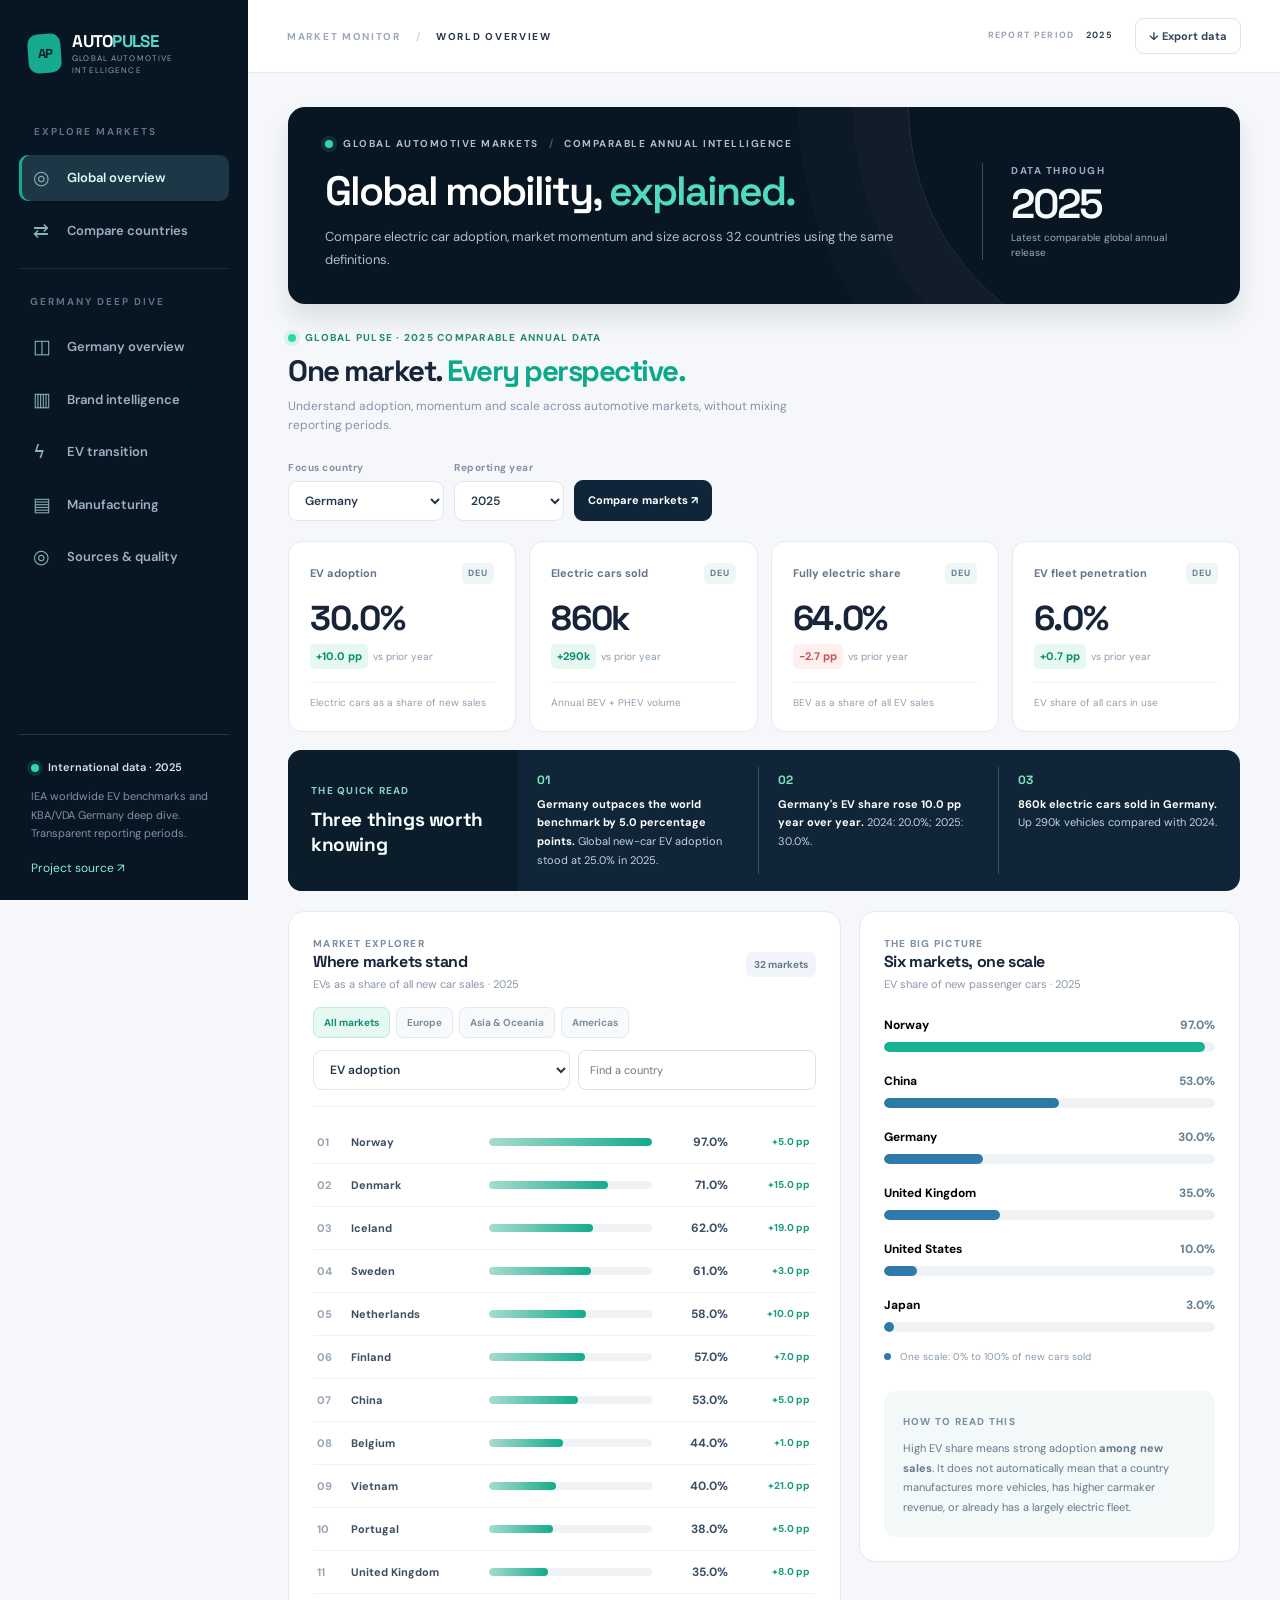
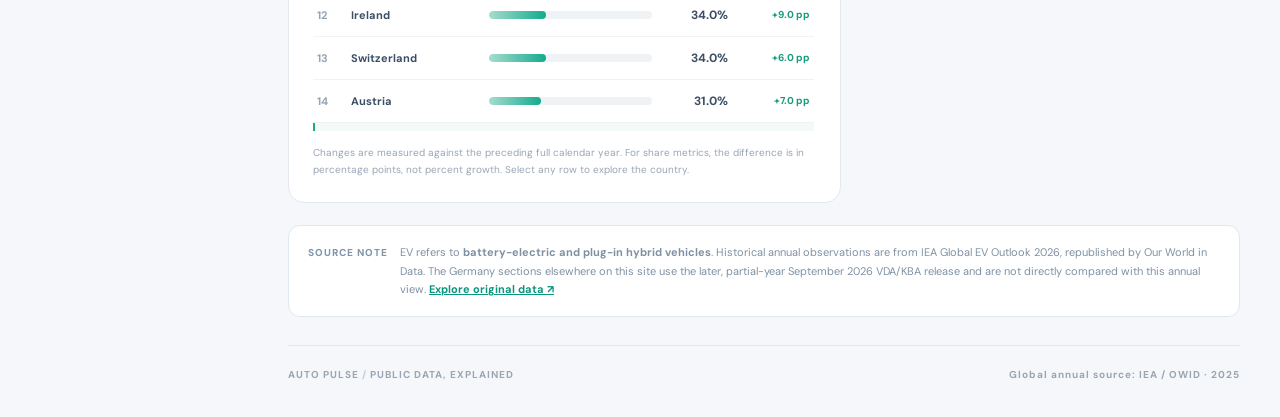
==== german-auto-pulse/deploy-index.html @ 3718dae9 "feat: expand Auto Pulse to global EV market intelligence" ====
<!doctype html>
<html lang="en">
<head>
  <meta charset="utf-8" />
  <meta name="viewport" content="width=device-width,initial-scale=1" />
  <meta name="theme-color" content="#081523" />
  <meta name="description" content="Auto Pulse: compare global electric vehicle adoption, market growth and manufacturing. Independent IEA and KBA/VDA data analysis." />
  <title>Auto Pulse | Global Automotive Intelligence</title>
  <link rel="preconnect" href="https://fonts.googleapis.com" />
  <link rel="preconnect" href="https://fonts.gstatic.com" crossorigin />
  <link href="https://fonts.googleapis.com/css2?family=DM+Sans:wght@400;500;600;700&family=Space+Grotesk:wght@400;500;600;700&display=swap" rel="stylesheet" />
  <style>
:root{--navy:#081523;--ink:#17243a;--muted:#798399;--line:#e4e9f0;--canvas:#f5f7fa;--teal:#18a991;--mint:#e7faf4;--sky:#386bff;--cream:#f3eee5;--gold:#f3be68;--radius:16px}*{box-sizing:border-box}html{scroll-behavior:smooth}body{margin:0;background:var(--canvas);color:var(--ink);font:14px/1.5 'DM Sans',sans-serif}button,input,select{font:inherit}button{cursor:pointer}a{color:inherit} .app-shell{display:flex;min-height:100vh}.sidebar{width:248px;position:sticky;top:0;height:100vh;display:flex;flex-direction:column;background:var(--navy);color:#b0bbca;padding:30px 19px 22px;flex-shrink:0}.identity{display:flex;gap:11px;align-items:center;color:white;padding:0 9px 48px}.brand-mark{height:39px;width:39px;background:var(--teal);border-radius:10px;display:grid;place-items:center;color:#072329;font:700 13px 'Space Grotesk',sans-serif;letter-spacing:-1px;transform:rotate(-4deg)}.brand-mark span{transform:rotate(4deg)}.identity strong{display:block;font:700 17px 'Space Grotesk',sans-serif;letter-spacing:-.7px}.identity strong span{color:#58d7c4}.identity small{display:block;font-size:8px;letter-spacing:2px;color:#91a1b2}.sidebar-group-label{font-size:10px;font-weight:700;letter-spacing:2px;color:#607186;padding:0 15px 16px}.nav{display:flex;flex-direction:column;gap:7px}.nav-button{border:0;background:transparent;color:#9eafc0;text-align:left;border-radius:9px;padding:13px 14px;display:flex;gap:14px;align-items:center;font-weight:600;font-size:13px}.nav-button:hover{background:#14273b;color:#fff}.nav-button.active{background:#1d3746;color:#dffcf5;box-shadow:inset 3px 0 var(--teal)}.nav-ico{font-size:19px;font-weight:400;color:#8ab4b9;width:20px;line-height:1}.sidebar-bottom{margin-top:auto;border-top:1px solid #233449;padding:24px 12px 0}.sidebar-bottom p{font-size:11px;line-height:1.7;color:#8194aa}.sidebar-bottom a{display:inline-block;color:#89edd9;text-decoration:none;font-size:12px;margin-top:5px}.data-indicator{font-size:11px;color:#d2e6e3;display:flex;align-items:center;gap:9px;font-weight:600}.status-pulse,.live-dot{width:8px;height:8px;display:inline-block;border-radius:50%;background:#32d6ac;box-shadow:0 0 0 4px #32d6ac24}.main{min-width:0;flex:1}.topbar{height:73px;background:#fff;border-bottom:1px solid var(--line);display:flex;align-items:center;justify-content:space-between;padding:0 39px;gap:20px}.breadcrumb{font-size:10px;font-weight:700;letter-spacing:1.7px;color:#9ca7b8}.breadcrumb b{color:#28354b}.breadcrumb span{padding:0 11px;color:#ccd1da}.top-actions{display:flex;align-items:center;gap:22px}.report-date{font-size:9px;letter-spacing:1.3px;color:#99a4b3;font-weight:700}.report-date b{margin-left:8px;color:#2f3e54}.header-button,.button{border:1px solid #dae3ec;border-radius:9px;background:#fff;padding:9px 13px;font-weight:700;font-size:11px;color:#34465d}.header-button:hover,.button:hover{border-color:#8bbdae;background:#f0faf6}.content{max-width:1370px;margin:auto;padding:34px 40px 0}.hero{background:var(--navy);border-radius:17px;padding:29px 37px 33px;color:white;position:relative;overflow:hidden;margin-bottom:26px;box-shadow:0 15px 24px #0b20301c}.hero:after{content:'';position:absolute;width:500px;height:500px;border:1px solid #ffffff1c;border-radius:50%;right:-170px;top:-250px;box-shadow:0 0 0 55px #ffffff05,0 0 0 110px #ffffff04}.eyebrow{font-size:10px;letter-spacing:1.5px;color:#a9c1c6;font-weight:700;display:flex;align-items:center;gap:10px}.tiny-separator{opacity:.4}.hero-grid{display:flex;justify-content:space-between;gap:35px;align-items:center;position:relative;z-index:1}.hero h1{font:600 clamp(28px,3.2vw,48px)/1.17 'Space Grotesk',sans-serif;letter-spacing:-2px;margin:17px 0 10px}.hero h1 em{font-style:normal;color:#51dbbd}.hero p{max-width:630px;line-height:1.75;font-size:13px;color:#b1bfce;margin:0}.hero-date{display:flex;flex-direction:column;border-left:1px solid #3b4a59;padding-left:28px;min-width:190px}.hero-date span{font-size:10px;color:#98afc1;letter-spacing:1.5px;font-weight:700}.hero-date strong{font:600 41px 'Space Grotesk',sans-serif;letter-spacing:-2px;color:#f3faf9}.hero-date small{font-size:10px;color:#9cb0ba}.view{display:none}.view.active{display:block}.section-header{display:flex;justify-content:space-between;align-items:end;gap:12px;margin:0 0 15px}.section-title{font:700 18px 'Space Grotesk',sans-serif;letter-spacing:-.5px;margin:0}.section-subtitle{font-size:11px;color:var(--muted);margin:5px 0 0}.section-label{font-size:10px;text-transform:uppercase;letter-spacing:1.5px;font-weight:700;color:#8f99aa}.kpi-grid{display:grid;grid-template-columns:repeat(4,minmax(0,1fr));gap:14px;margin:0 0 24px}.kpi{background:#fff;border:1px solid var(--line);border-radius:var(--radius);padding:19px 20px;min-width:0;transition:transform .15s}.kpi:hover{transform:translateY(-2px)}.kpi .label{display:flex;justify-content:space-between;gap:10px;color:#6f7d8f;font-size:11px;font-weight:600}.kpi .symbol{font-size:17px;color:#91adbf}.kpi .value{margin:12px 0 8px;font:700 clamp(20px,2.3vw,30px) 'Space Grotesk',sans-serif;letter-spacing:-1.3px;white-space:nowrap}.kpi .foot{display:flex;align-items:center;gap:7px;font-size:10px;color:#8894a3}.kpi .delta{background:#e3f7ee;color:#0a9268;padding:3px 6px;border-radius:6px;font-weight:700;white-space:nowrap}.kpi .delta.neutral{background:#f1f3f7;color:#68758a}.kpi .delta.negative{background:#fff1ef;color:#c85c53}.two-column{display:grid;grid-template-columns:minmax(0,1.64fr) minmax(290px,1fr);gap:17px;margin-bottom:24px}.two-column.equal{grid-template-columns:repeat(2,minmax(0,1fr))}.panel{background:#fff;border:1px solid var(--line);border-radius:var(--radius);padding:21px 24px;min-width:0}.panel h3{font:700 16px 'Space Grotesk',sans-serif;letter-spacing:-.4px;margin:0}.panel .panel-sub{font-size:11px;color:#8b96a7;margin:4px 0 0}.panel-head{display:flex;gap:12px;align-items:center;justify-content:space-between;margin-bottom:14px}.tag{background:#f1f5f9;color:#66778b;font-size:10px;font-weight:700;padding:5px 8px;border-radius:6px;white-space:nowrap}.chart-frame{height:254px;position:relative}.chart-frame svg{display:block;width:100%;height:100%;overflow:visible}.axis-label{font:10px 'DM Sans',sans-serif;fill:#94a0ad}.gridline{stroke:#edf0f4;stroke-width:1}.plot-line{fill:none;stroke:var(--teal);stroke-width:3;stroke-linecap:round;stroke-linejoin:round}.plot-area{fill:url(#areaFade)}.point{fill:var(--teal);stroke:white;stroke-width:2}.bar-bg{fill:#f0f3f7}.bar-filled{fill:#18a991}.bar-highlight{fill:#1f4371}.caption{font-size:10px;color:#8793a2;line-height:1.7;margin-top:10px}.donut-section{display:flex;align-items:center;gap:26px;padding:19px 0}.donut{height:155px;width:155px;flex-shrink:0;border-radius:100%;position:relative;display:grid;place-items:center}.donut:after{content:'';background:#fff;position:absolute;inset:28px;border-radius:100%}.donut-center{z-index:1;text-align:center}.donut-center b{font:700 25px 'Space Grotesk',sans-serif;letter-spacing:-1px}.donut-center small{display:block;color:#81909c;font-size:9px}.legend{display:flex;flex-direction:column;gap:13px;flex:1}.legend-row{display:grid;grid-template-columns:9px 1fr auto;gap:9px;align-items:center;font-size:11px;color:#647387}.legend-row b{color:#263b50;font-size:12px}.legend-dot{height:9px;width:9px;border-radius:3px}.insight-grid{display:grid;grid-template-columns:repeat(3,minmax(0,1fr));gap:15px;margin-bottom:25px}.insight{border:1px solid var(--line);background:white;border-radius:13px;padding:18px 19px;border-top:3px solid #4ebfae}.insight:nth-child(2){border-top-color:#e6b461}.insight:nth-child(3){border-top-color:#9ab6d5}.insight .insight-num{font:700 11px 'Space Grotesk',sans-serif;color:#8e9bb0;letter-spacing:1px}.insight strong{font:700 14px 'Space Grotesk',sans-serif;display:block;margin:8px 0 7px}.insight p{font-size:11px;line-height:1.75;color:#77849a;margin:0}.table-wrapper{overflow-x:auto}.data-table{width:100%;border-collapse:collapse;text-align:left;white-space:nowrap}.data-table th{font-size:10px;text-transform:uppercase;letter-spacing:1px;color:#8b97a8;font-weight:700;padding:12px;border-bottom:1px solid var(--line)}.data-table td{padding:12px;border-bottom:1px solid #edf1f5;font-size:12px}.data-table tr:last-child td{border-bottom:0}.data-table tbody tr:hover{background:#f7fafb}.rank{color:#9aa7b7;font-weight:700;font-size:11px}.brand-name{font-weight:700;color:#283c52}.share-track{width:100%;height:7px;border-radius:9px;background:#edf1f5;overflow:hidden;min-width:70px}.share-fill{height:100%;background:var(--teal);border-radius:9px}.filters{display:flex;flex-wrap:wrap;align-items:center;gap:9px}.filter-button{border:1px solid #dae3eb;color:#596c81;background:white;border-radius:8px;padding:7px 11px;font-size:11px;font-weight:700}.filter-button.active{border-color:#b0e4d3;color:#0b8f75;background:#e9faf5}.search{border:1px solid #d9e2ec;border-radius:8px;padding:9px 13px;min-width:210px;outline-color:var(--teal);background:#fff}.subtle-banner{background:#e8f4ef;border:1px solid #cfebdf;color:#426b5b;border-radius:11px;padding:13px 16px;font-size:11px;line-height:1.6;margin-bottom:18px}.notice{background:#fff9ec;border:1px solid #f5e3b9;border-radius:11px;padding:13px 16px;color:#7c6536;font-size:11px;line-height:1.7}.simple-metrics{display:grid;grid-template-columns:repeat(3,1fr);gap:12px;margin:15px 0}.simple-metrics div{padding:15px;border-radius:10px;background:#f7fafc}.simple-metrics span{display:block;font-size:10px;color:#8995a6}.simple-metrics strong{display:block;font:700 24px 'Space Grotesk',sans-serif;margin-top:6px}.bar-list{display:flex;flex-direction:column;gap:16px;padding:10px 0}.bar-list-row{display:grid;grid-template-columns:115px minmax(0,1fr) 65px;align-items:center;gap:12px;font-size:12px}.bar-list-row b{text-align:right}.bar-bg-track{height:11px;background:#eef2f5;border-radius:5px;overflow:hidden}.bar-bg-track span{display:block;height:100%;background:var(--teal);border-radius:5px}.source-list{display:flex;flex-direction:column;gap:12px}.source-item{padding:15px 0;border-bottom:1px solid var(--line)}.source-item:last-child{border-bottom:0}.source-item a{color:#167c77;font-weight:700;font-size:12px;text-decoration:none}.source-item p{color:#8b95a6;font-size:11px;margin:6px 0 0}.status-list{display:flex;flex-direction:column;gap:12px}.status-row{display:flex;align-items:center;justify-content:space-between;border-bottom:1px solid #eef2f6;padding:12px 0;gap:12px;font-size:12px}.status-row:last-child{border:0}.status-good{color:#078f70;font-weight:700}.status-pending{color:#9b6b21;font-weight:700}footer{border-top:1px solid #e1e7ed;margin-top:28px;padding:21px 0 35px;display:flex;justify-content:space-between;gap:15px;color:#9aa5b4;font-size:10px;letter-spacing:1px;font-weight:700}.sep{color:#c2ccd7}.sr-only{position:absolute;width:1px;height:1px;overflow:hidden;clip:rect(0,0,0,0)}@media(max-width:1160px){.sidebar{width:215px}.content{padding:24px 23px 0}.topbar{padding:0 23px}.kpi-grid{grid-template-columns:repeat(2,minmax(0,1fr))}.two-column{grid-template-columns:1fr}.donut-section{justify-content:center}}@media(max-width:760px){.app-shell{display:block}.sidebar{width:100%;height:auto;position:relative;padding:15px 17px}.identity{padding:0 0 16px}.sidebar-group-label,.sidebar-bottom{display:none}.nav{flex-direction:row;overflow:auto;padding:0 0 4px;gap:4px}.nav-button{white-space:nowrap;padding:10px;font-size:11px}.nav-ico{display:none}.topbar{height:56px;padding:0 16px}.report-date{display:none}.content{padding:16px 12px 0}.hero{padding:22px}.hero-grid{flex-direction:column;align-items:flex-start;gap:19px}.hero-date{border-left:0;border-top:1px solid #3b4a59;padding:13px 0 0;width:100%}.hero-date strong{font-size:30px}.hero h1{letter-spacing:-1px}.kpi-grid{gap:9px}.kpi{padding:15px 12px}.kpi .value{font-size:23px}.kpi .label{font-size:10px}.insight-grid{grid-template-columns:1fr;gap:10px}.panel{padding:17px 14px}.two-column.equal{grid-template-columns:1fr}.donut-section{flex-wrap:wrap}.simple-metrics{grid-template-columns:1fr}.section-header{align-items:start;flex-direction:column}footer{flex-direction:column}}
/* Global automotive intelligence workspace */
.identity small {letter-spacing:1.12px}
.sidebar-group-label.section-divider{padding:25px 11px 8px;margin-top:8px;border-top:1px solid #ffffff18}
.global-top{display:flex;justify-content:space-between;gap:24px;align-items:end;margin:4px 0 20px;flex-wrap:wrap}
.global-intro{max-width:540px}.global-overline,.global-section-index{font-size:10px;letter-spacing:1.25px;font-weight:800;color:#7b90a5}
.global-overline{display:flex;gap:9px;align-items:center;color:#278d76}.global-intro h2{font:700 clamp(23px,2.3vw,32px)/1.15 'Space Grotesk',sans-serif;letter-spacing:-1.5px;margin:10px 0 8px}.global-intro h2 em{font-style:normal;color:#0ba98c}.global-intro p{font-size:12px;color:#8494a8;line-height:1.6;margin:0}
.global-toolbar,.compare-controls{display:flex;gap:10px;align-items:end;flex-wrap:wrap}.global-field{display:flex;flex-direction:column;gap:6px;min-width:110px}.global-field>span{font-size:10px;letter-spacing:.5px;font-weight:700;color:#8491a2}.global-field select,.rank-fields select,.compare-chart-panel select{font:600 12px 'DM Sans',sans-serif;max-width:100%;border:1px solid #dfe7ef;background:white;color:#26394c;padding:10px 30px 10px 12px;border-radius:9px;min-height:39px}.global-field select{min-width:155px}.global-toolbar .global-field:nth-child(2) select{min-width:94px}.compare-cta{background:#0e253a;border:1px solid #0e253a;color:#fff;padding:11px 13px;border-radius:9px;font-weight:700;font-size:11px;min-height:40px}.compare-cta:hover{background:#164160}
.global-metrics{display:grid;grid-template-columns:repeat(4,minmax(0,1fr));gap:13px;margin-bottom:18px}.global-kpi{padding:21px;background:white;border:1px solid #e4ebf2;border-radius:14px;min-width:0}.g-kpi-top{display:flex;justify-content:space-between;gap:8px;align-items:center;font-size:11px;font-weight:700;color:#62758b}.country-code{background:#f0f5f7;color:#648294;padding:4px 6px;border-radius:5px;font-size:9px;letter-spacing:1px;font-weight:800}.g-big{font:700 clamp(25px,2.7vw,35px) 'Space Grotesk',sans-serif;letter-spacing:-1.3px;margin:12px 0 4px}.g-small{display:flex;align-items:center;flex-wrap:wrap;gap:5px;min-height:24px}.motion{border-radius:5px;font-size:11px;font-weight:700;padding:4px 6px}.motion.up{color:#098e74;background:#e6f8f0}.motion.down{color:#c65252;background:#fff0ef}.motion.flat{color:#64798a;background:#ecf1f5}.small-muted,.soft-neutral{color:#8d9cac;font-size:10px}.g-caption{border-top:1px solid #edf1f5;padding-top:13px;margin-top:13px;font-size:10px;color:#90a0ae;line-height:1.4}
.global-story{display:grid;grid-template-columns:230px 1fr;border-radius:14px;background:#102537;color:#f7ffff;margin-bottom:20px;overflow:hidden}.story-header{padding:23px 23px;background:#0b1c2b;display:flex;flex-direction:column;justify-content:center;gap:10px}.story-header span{color:#86cfc3}.story-header strong{font:700 19px 'Space Grotesk',sans-serif;letter-spacing:-.4px;line-height:1.3}.global-story-items{display:grid;grid-template-columns:repeat(3,minmax(0,1fr));gap:0;padding:17px 0}.global-story-items p{margin:0;padding:5px 19px;border-right:1px solid #385064;color:#c2d2df;font-size:11px;line-height:1.7}.global-story-items p:last-child{border-right:0}.global-story-items p span{display:block;color:#7ce6c4;font:700 12px 'Space Grotesk',sans-serif;margin-bottom:7px}.global-story-items strong{color:white;font-weight:700}
.global-panels{display:grid;grid-template-columns:minmax(0,1.45fr) minmax(300px,1fr);gap:18px;align-items:start}.global-leaderboard{padding:24px}.global-benchmarks{padding:24px}.rank-filters{margin-bottom:14px;border-bottom:1px solid #edf1f5;padding-bottom:16px;display:flex;flex-direction:column;gap:12px}.tabs-small{display:flex;flex-wrap:wrap;gap:6px}.region-pill{border:1px solid #e4eaf1;background:#f7f9fb;color:#7d8d9d;padding:7px 10px;border-radius:7px;font-size:10px;font-weight:700}.region-pill.active{background:#e6f8f2;color:#128d76;border-color:#c4ebda}.rank-fields{display:flex;gap:8px;flex-wrap:wrap}.rank-fields select{flex:1;min-width:140px}.rank-fields input{min-width:120px;flex:1;padding:10px 11px;font-size:11px}.global-rank-list{display:flex;flex-direction:column;max-height:610px;overflow:auto;padding-right:2px}.global-rank{cursor:pointer;border:0;border-bottom:1px solid #eff3f6;background:white;display:grid;grid-template-columns:24px minmax(90px,1.1fr) minmax(52px,1.4fr) 66px 72px;gap:10px;text-align:left;align-items:center;padding:12px 4px;font-size:11px;color:#3b4e64}.global-rank:hover,.global-rank.selected{background:#f3faf8}.global-rank.selected{box-shadow:inset 2px 0 #1baa8a}.global-rank b{text-align:right;font-size:12px;white-space:nowrap}.global-rank .rank-index{color:#96a4b3;font-weight:700}.global-rank .country-title{font-weight:700}.country-bar{height:8px;border-radius:5px;background:#eff3f6;overflow:hidden}.country-bar span{display:block;height:100%;background:linear-gradient(90deg,#a6dcce,#12ab8c);border-radius:6px}.rank-move{text-align:right;font-size:10px;font-weight:700;white-space:nowrap}.rank-move.up,.compare-momentum .up{color:#169b7e}.rank-move.down,.compare-momentum .down{color:#d06363}.rank-move.flat{color:#9cabbb}.ranking-caption{font-size:10px;color:#98a5b4;margin-top:13px;line-height:1.7}
.benchmark-list{padding-top:9px;display:flex;flex-direction:column;gap:20px}.benchmark-item{border:0;background:transparent;text-align:left;padding:0;cursor:pointer}.benchmark-name{display:flex;justify-content:space-between;align-items:baseline;margin-bottom:8px;font-size:12px}.benchmark-name strong{font-weight:700}.benchmark-name span{color:#678294;font-weight:800}.benchmark-track{display:block;border-radius:5px;background:#eff3f6;height:10px;overflow:hidden}.benchmark-track>span{display:block;height:100%;background:#2e7aab;border-radius:5px}.benchmark-item:nth-child(1) .benchmark-track>span{background:#15b393}.benchmark-item:nth-child(2) .benchmark-track>span{background:#2a7ba4}.benchmark-footer{display:flex;gap:9px;align-items:center;margin-top:17px;color:#8999a8;font-size:10px}.legend-spot{width:7px;height:7px;border-radius:100%;background:#2e7aab}.global-featured{border-radius:12px;background:#f3f8f8;padding:19px;margin-top:27px}.global-featured p{font-size:11px;color:#64798b;line-height:1.8;margin:8px 0 0}.global-footnote{margin-top:22px;padding:17px 19px;border:1px solid #dfe8ef;background:#fff;border-radius:12px;display:flex;align-items:baseline;gap:12px}.global-footnote .source-mark{white-space:nowrap;font-size:10px;color:#8195a7;font-weight:800;letter-spacing:1px}.global-footnote p{font-size:11px;line-height:1.7;color:#7e91a3;margin:0}.global-footnote a{color:#0b957c;font-weight:700}
.compare-controls .global-field select{min-width:136px}.versus-tag{font:700 12px 'Space Grotesk',sans-serif;color:#6c8599;align-self:end;margin-bottom:12px}.compare-stats{display:grid;grid-template-columns:minmax(0,1fr) minmax(125px,.5fr) minmax(0,1fr);gap:14px;margin-bottom:20px}.compare-card,.compare-mid{border:1px solid #e4eaf1;border-radius:14px;padding:21px 24px;background:#fff}.compare-card.primary{border-top:3px solid #0ba98c}.compare-card.secondary{border-top:3px solid #386bff}.compare-card>span,.compare-mid>span{font-size:10px;color:#8799ab;font-weight:800;letter-spacing:.7px}.compare-card>strong,.compare-mid>strong{display:block;font:700 clamp(25px,3vw,35px) 'Space Grotesk',sans-serif;letter-spacing:-1.5px;margin:11px 0}.compare-card>div{display:flex;align-items:center;gap:8px}.compare-mid{text-align:center;background:#f0f5f7;border-color:#e1e9ef;display:flex;flex-direction:column;justify-content:center}.compare-mid>strong{font-size:23px}.compare-mid>small{color:#758b9d;font-size:10px}.compare-chart-panel{margin-bottom:18px}.compare-legend{display:flex;gap:25px;font-size:11px;font-weight:700;color:#6f8292}.compare-legend span{display:flex;align-items:center;gap:8px}.compare-legend i{width:10px;height:10px;border-radius:50%}.global-trend{width:100%;height:auto}.global-trend svg{width:100%;height:auto;display:block;overflow:visible}.compare-lower{display:grid;grid-template-columns:1fr 1fr;gap:18px}.compare-lower .panel h3{margin-top:9px}.compare-momentum{display:grid;gap:15px;margin-top:20px}.compare-momentum>div{display:flex;justify-content:space-between;align-items:center;border-bottom:1px solid #f0f3f5;padding-bottom:11px;font-size:12px}.compare-momentum strong{font-size:17px}.compare-note{font-size:12px;color:#778a9b;line-height:1.8;margin-top:14px}
@media(max-width:1250px){.global-panels{grid-template-columns:1fr}.global-story{grid-template-columns:1fr}.global-story-items{padding:18px 4px}.story-header{padding:17px 21px}.global-metrics{grid-template-columns:repeat(2,minmax(0,1fr))}}
@media(max-width:760px){.sidebar-group-label.section-divider{display:none}.global-top,.compare-header{align-items:stretch}.global-toolbar,.compare-controls{width:100%;gap:9px}.global-toolbar .global-field,.compare-controls .global-field{min-width:0;flex:1}.global-field select{width:100%;min-width:0!important}.compare-cta{width:100%}.global-metrics{gap:9px}.global-kpi{padding:15px 13px}.g-big{font-size:26px}.g-caption{margin-top:10px;padding-top:10px}.global-story-items{grid-template-columns:1fr;padding:9px 0}.global-story-items p{padding:10px 20px;border-right:0;border-bottom:1px solid #385064}.global-story-items p:last-child{border:0}.global-rank{grid-template-columns:18px minmax(78px,1fr) minmax(30px,.7fr) 56px 63px;gap:7px}.global-rank b{font-size:10px}.global-rank .country-title{font-size:10px}.global-rank .rank-move{font-size:9px}.global-leaderboard,.global-benchmarks{padding:18px 14px}.compare-stats{grid-template-columns:1fr 1fr}.compare-mid{grid-column:1 / -1;grid-row:2}.compare-card{padding:17px 13px}.compare-mid{padding:12px}.compare-lower{grid-template-columns:1fr}.global-footnote{display:block}.global-footnote p{margin-top:6px}.rank-fields{flex-direction:column}.global-story-items p{line-height:1.6}}

</style>
  
  
</head>
<body>
  <div class="app-shell">
    <aside class="sidebar" aria-label="Main navigation">
      <div class="identity"><div class="brand-mark"><span>AP</span></div><div><strong>AUTO<span>PULSE</span></strong><small>GLOBAL AUTOMOTIVE INTELLIGENCE</small></div></div>
      <div class="sidebar-group-label">EXPLORE MARKETS</div>
      <nav id="nav" class="nav">
        <button class="nav-button active" data-view="global"><span class="nav-ico">◎</span> Global overview</button>
        <button class="nav-button" data-view="compare"><span class="nav-ico">⇄</span> Compare countries</button>
        <div class="sidebar-group-label section-divider">GERMANY DEEP DIVE</div>
        <button class="nav-button" data-view="overview"><span class="nav-ico">◫</span> Germany overview</button>
        <button class="nav-button" data-view="brands"><span class="nav-ico">▥</span> Brand intelligence</button>
        <button class="nav-button" data-view="electric"><span class="nav-ico">ϟ</span> EV transition</button>
        <button class="nav-button" data-view="production"><span class="nav-ico">▤</span> Manufacturing</button>
        <button class="nav-button" data-view="sources"><span class="nav-ico">◎</span> Sources & quality</button>
      </nav>
      <div class="sidebar-bottom"><div class="data-indicator"><span class="status-pulse"></span> International data · 2025</div><p>IEA worldwide EV benchmarks and KBA/VDA Germany deep dive. Transparent reporting periods.</p><a href="https://github.com/hjsarker/collective-ai-tools/tree/main/german-auto-pulse" target="_blank" rel="noopener">Project source ↗</a></div>
    </aside>
    <main class="main">
      <header class="topbar"><div class="breadcrumb">MARKET MONITOR <span>/</span> <b id="crumb">OVERVIEW</b></div><div class="top-actions"><span class="report-date">REPORT PERIOD <b id="report-date">2025</b></span><button id="download" class="header-button">↓ Export data</button></div></header>
      <div class="content">
        <section class="hero"><div class="eyebrow"><span class="live-dot"></span> GLOBAL AUTOMOTIVE MARKETS <span class="tiny-separator">/</span> COMPARABLE ANNUAL INTELLIGENCE</div><div class="hero-grid"><div><h1 id="page-title">Global mobility, <em>explained.</em></h1><p id="page-description">One dashboard to understand electric car adoption, market momentum and the differences between countries.</p></div><div class="hero-date"><span>DATA THROUGH</span><strong id="report-period">2025</strong><small>Latest comparable global annual release</small></div></div></section>
        <section id="view-global" class="view active" aria-label="Global overview"></section>
        <section id="view-compare" class="view" aria-label="Country comparison"></section>
        <section id="view-overview" class="view active" aria-label="Overview"></section>
        <section id="view-brands" class="view" aria-label="Brand intelligence"></section>
        <section id="view-electric" class="view" aria-label="EV transition"></section>
        <section id="view-production" class="view" aria-label="Manufacturing"></section>
        <section id="view-sources" class="view" aria-label="Sources and data quality"></section>
        <footer><span>AUTO PULSE <span class="sep">/</span> PUBLIC DATA, EXPLAINED</span><span id="footer-update">International annual data through 2025</span></footer>
      </div>
    </main>
  </div>
<script>
'use strict';
// Global EV indicators: [EV share of new cars %, EV sales units, BEV as % of EV sales, EV stock share %].
// All rows in this view are comparable annual IEA data, redistributed by Our World in Data.
const REGION = {AUS:'Asia & Oceania',CHN:'Asia & Oceania',IND:'Asia & Oceania',JPN:'Asia & Oceania',KOR:'Asia & Oceania',VNM:'Asia & Oceania',BRA:'Americas',CAN:'Americas',MEX:'Americas',USA:'Americas',TUR:'Europe',DEU:'Europe',FRA:'Europe',GBR:'Europe',ITA:'Europe',ESP:'Europe',NOR:'Europe',SWE:'Europe',NLD:'Europe',DNK:'Europe',BEL:'Europe',AUT:'Europe',POL:'Europe',CHE:'Europe',CZE:'Europe',FIN:'Europe',PRT:'Europe',IRL:'Europe',HUN:'Europe',SVK:'Europe',ROU:'Europe',ISL:'Europe'};
const METRICS=[{label:'EV adoption',detail:'EVs as a share of all new car sales',unit:'%',ix:0},{label:'EV sales volume',detail:'New BEV + PHEV cars sold',unit:'cars',ix:1},{label:'BEV mix',detail:'Fully electric as a share of EV sales',unit:'%',ix:2},{label:'EVs on the road',detail:'EVs as a share of the car fleet',unit:'%',ix:3}];
const gCountry=(code)=>state.global?.countries?.[code];
const gRow=(code,year=state.year)=>gCountry(code)?.series?.[String(year)]||null;
const gv=(code,ix=0,year=state.year)=>gRow(code,year)?.[ix]??null;
const gName=code=>gCountry(code)?.name||code;
const gfmt=(v,ix=0)=>v===null||!Number.isFinite(v)?'No data':ix===1?(v>=1e6?(v/1e6).toFixed(v>=10e6?1:2)+'m':v>=1000?(v/1e3).toFixed(v>=1e5?0:1)+'k':fmt(v)):Number(v).toFixed(1)+'%';
const gDelta=(code,ix=0,year=state.year)=>{const a=gv(code,ix,year),b=gv(code,ix,year-1);return a!==null&&b!==null?a-b:null};
const gDeltaHTML=(d,ix=0)=>d===null?'<span class="soft-neutral">No prior-year data</span>':`<span class="motion ${d<-.0001?'down':d>.0001?'up':'flat'}">${d>0?'+':''}${ix===1?gfmt(d,1):d.toFixed(1)+(ix===0||ix===2||ix===3?' pp':'')}</span><span class="small-muted">vs prior year</span>`;
const gCodes=()=>Object.keys(state.global.countries).filter(c=>REGION[c]);
const gChoices=(value)=>gCodes().sort((a,b)=>gName(a).localeCompare(gName(b))).map(c=>`<option value="${c}" ${c===value?'selected':''}>${esc(gName(c))}</option>`).join('');
const gYears=()=>Array.from({length:state.global.last_report_year-2019},(_,i)=>state.global.last_report_year-i).map(y=>`<option value="${y}" ${y===state.year?'selected':''}>${y}</option>`).join('');
const gSelect=(label,id,value)=>`<label class="global-field"><span>${label}</span><select id="${id}" aria-label="${label}">${gChoices(value)}</select></label>`;
const gBadge=(code)=>`<span class="country-code">${esc(code)}</span>`;
function globalTop(){const year=state.year, s=state.selected, compare=state.versus, v=gv(s,0),prior=gDelta(s);return `<div class="global-top"><div class="global-intro"><span class="global-overline"><i class="status-pulse"></i> GLOBAL PULSE · ${year} COMPARABLE ANNUAL DATA</span><h2>One market. <em>Every perspective.</em></h2><p>Understand adoption, momentum and scale across automotive markets, without mixing reporting periods.</p></div><div class="global-toolbar">${gSelect('Focus country','focus-country',s)}<label class="global-field"><span>Reporting year</span><select id="global-year">${gYears()}</select></label><button type="button" class="compare-cta" id="compare-cta">Compare markets ↗</button></div></div><div class="global-metrics">${gMini('EV adoption',gfmt(v),gDeltaHTML(prior),s,'Electric cars as a share of new sales')}${gMini('Electric cars sold',gfmt(gv(s,1),1),gDeltaHTML(gDelta(s,1),1),s,'Annual BEV + PHEV volume')}${gMini('Fully electric share',gfmt(gv(s,2)),gDeltaHTML(gDelta(s,2)),s,'BEV as a share of all EV sales')}${gMini('EV fleet penetration',gfmt(gv(s,3)),gDeltaHTML(gDelta(s,3)),s,'EV share of all cars in use')}</div>`}
function gMini(label,value,foot,code,sub){return `<article class="global-kpi"><div class="g-kpi-top"><span>${esc(label)}</span>${gBadge(code)}</div><div class="g-big">${value}</div><div class="g-small">${foot}</div><div class="g-caption">${esc(sub)}</div></article>`}
function globalNarrative(){const s=state.selected,other=state.versus,year=state.year,a=gv(s),b=gv(other),w=gv('OWID_WRL'),old=gv(s,0,year-1),sales=gv(s,1), salesPrior=gv(s,1,year-1);const points=[];
 if(a!==null&&w!==null)points.push(`<strong>${esc(gName(s))} ${a>=w?'outpaces':'trails'} the world benchmark by ${Math.abs(a-w).toFixed(1)} percentage points.</strong> Global new-car EV adoption stood at ${w.toFixed(1)}% in ${year}.`);
 if(a!==null&&old!==null)points.push(`<strong>${esc(gName(s))}'s EV share ${a-old>=0?'rose':'fell'} ${Math.abs(a-old).toFixed(1)} pp year over year.</strong> ${year-1}: ${old.toFixed(1)}%; ${year}: ${a.toFixed(1)}%.`);
 if(sales!==null&&salesPrior!==null)points.push(`<strong>${gfmt(sales,1)} electric cars sold in ${esc(gName(s))}.</strong> ${sales>=salesPrior?'Up':'Down'} ${gfmt(Math.abs(sales-salesPrior),1)} vehicles compared with ${year-1}.`);
 return `<div class="global-story"><div class="story-header"><span class="global-section-index">THE QUICK READ</span><strong>Three things worth knowing</strong></div><div class="global-story-items">${points.length?points.slice(0,3).map((x,i)=>`<p><span>0${i+1}</span>${x}</p>`).join(''):'<p>Comparable information is not published for this selection.</p>'}</div></div>`}
function gRankRows(){const ix=state.metric, filt=state.region, q=state.query.trim().toLowerCase();return gCodes().filter(c=>(filt==='All markets'||REGION[c]===filt)&&gName(c).toLowerCase().includes(q)&&gv(c,ix)!==null).sort((a,b)=>(gv(b,ix)-gv(a,ix))||gName(a).localeCompare(gName(b)))}
function globalRanks(){const ix=state.metric, rows=gRankRows();const max=Math.max(1,...rows.map(c=>gv(c,ix)));return `<article class="panel global-leaderboard"><div class="panel-head"><div><div class="global-section-index">MARKET EXPLORER</div><h3>Where markets stand</h3><p class="panel-sub">${esc(METRICS[ix].detail)} · ${state.year}</p></div><span class="tag">${rows.length} markets</span></div><div class="rank-filters"><div class="tabs-small">${['All markets','Europe','Asia & Oceania','Americas'].map(x=>`<button class="region-pill ${state.region===x?'active':''}" data-region="${x}">${x}</button>`).join('')}</div><div class="rank-fields"><select id="global-metric" aria-label="Ranking metric">${METRICS.map((m,i)=>`<option value="${i}" ${i===ix?'selected':''}>${m.label}</option>`).join('')}</select><input id="global-search" class="search" type="search" value="${esc(state.query)}" placeholder="Find a country" aria-label="Search country"/></div></div><div class="global-rank-list">${rows.length?rows.slice(0,18).map((c,i)=>{const v=gv(c,ix),d=gDelta(c,ix),selected=c===state.selected;return `<button class="global-rank ${selected?'selected':''}" data-pick-country="${c}" title="Use ${esc(gName(c))} as focus country"><span class="rank-index">${String(i+1).padStart(2,'0')}</span><span class="country-title">${esc(gName(c))}</span><div class="country-bar"><span style="width:${Math.max(.4,100*v/max).toFixed(2)}%"></span></div><b>${gfmt(v,ix)}</b><span class="rank-move ${d===null?'flat':d>=0?'up':'down'}">${d===null?'—':(d>0?'+':'')+(ix===1?gfmt(d,1):d.toFixed(1)+' pp')}</span></button>`}).join(''):'<p class="caption">No countries match the search and metric filters.</p>'}</div><div class="ranking-caption">Changes are measured against the preceding full calendar year. For share metrics, the difference is in percentage points, not percent growth. Select any row to explore the country.</div></article>`}
function globalBenchmark(){let c=['NOR','CHN','DEU','GBR','USA','JPN'];let max=100;return `<article class="panel global-benchmarks"><div class="panel-head"><div><div class="global-section-index">THE BIG PICTURE</div><h3>Six markets, one scale</h3><p class="panel-sub">EV share of new passenger cars · ${state.year}</p></div></div><div class="benchmark-list">${c.map(k=>{let n=gv(k);return `<button data-pick-country="${k}" class="benchmark-item"><div class="benchmark-name"><strong>${esc(gName(k))}</strong><span>${n===null?'N/A':n.toFixed(1)+'%'}</span></div><div class="benchmark-track"><span style="width:${n===null?0:n/max*100}%"></span></div></button>`}).join('')}</div><div class="benchmark-footer"><span class="legend-spot"></span><span>One scale: 0% to 100% of new cars sold</span></div><div class="global-featured"><span class="global-section-index">HOW TO READ THIS</span><p>High EV share means strong adoption <b>among new sales</b>. It does not automatically mean that a country manufactures more vehicles, has higher carmaker revenue, or already has a largely electric fleet.</p></div></article>`}
function globalView(){return `${globalTop()}${globalNarrative()}<div class="global-panels">${globalRanks()}${globalBenchmark()}</div><div class="global-footnote"><span class="source-mark">SOURCE NOTE</span><p>EV refers to <b>battery-electric and plug-in hybrid vehicles</b>. Historical annual observations are from IEA Global EV Outlook 2026, republished by Our World in Data. The Germany sections elsewhere on this site use the later, partial-year September 2026 VDA/KBA release and are not directly compared with this annual view. <a href="https://ourworldindata.org/grapher/electric-car-sales-share" target="_blank" rel="noopener">Explore original data ↗</a></p></div>`}
function gLineChart(){const a=state.selected,b=state.versus,ix=state.comparisonMetric;const years=Array.from({length:state.global.last_report_year-2019},(_,i)=>2020+i);const values=years.flatMap(y=>[gv(a,ix,y),gv(b,ix,y)]).filter(x=>x!==null);if(!values.length)return '<p class="caption">No comparable historical observations for these markets.</p>';
const max=Math.max(...values),min=ix===1?0:0, W=760,H=305,p={left:54,top:26,right:30,bottom:40},chartH=H-p.top-p.bottom,chartW=W-p.left-p.right;
const x=yr=>p.left+((yr-2020)/(years.length-1))*chartW,y=v=>p.top+chartH*(1-(v-min)/(max-min||1));
const mk=(code,color)=>{const points=years.filter(year=>gv(code,ix,year)!==null);return `<polyline points="${points.map(year=>`${x(year)},${y(gv(code,ix,year))}`).join(' ')}" stroke="${color}" stroke-width="3.6" stroke-linejoin="round" stroke-linecap="round" fill="none"/>${points.map(year=>`<circle cx="${x(year)}" cy="${y(gv(code,ix,year))}" r="5" fill="${color}" stroke="white" stroke-width="2"><title>${esc(gName(code))} ${year}: ${gfmt(gv(code,ix,year),ix)}</title></circle>`).join('')}`};
let grid=[0,.25,.5,.75,1].map(t=>`<line x1="${p.left}" x2="${W-p.right}" y1="${y(min+t*(max-min))}" y2="${y(min+t*(max-min))}" stroke="#e6edf3"/><text x="${p.left-9}" y="${y(min+t*(max-min))+4}" text-anchor="end" fill="#8b9bab" font-size="11">${ix===1?gfmt(min+t*(max-min),1):(min+t*(max-min)).toFixed(0)+'%'}</text>`).join('');
return `<div class="global-trend"><svg viewBox="0 0 ${W} ${H}" role="img" aria-label="Annual ${esc(METRICS[ix].label)} from 2020 to 2025, ${esc(gName(a))} versus ${esc(gName(b))}">${grid}${years.map(year=>`<text x="${x(year)}" y="${H-11}" text-anchor="middle" fill="#8b9bab" font-size="11">${year}</text>`).join('')}${mk(a,'#0ba98c')}${mk(b,'#386bff')}</svg></div>`}
function comparisonView(){const a=state.selected,b=state.versus,ix=state.comparisonMetric,va=gv(a,ix),vb=gv(b,ix),gap=va!==null&&vb!==null?va-vb:null;const d1=gDelta(a,ix),d2=gDelta(b,ix),name=METRICS[ix].label;return `<div class="global-top compare-header"><div class="global-intro"><span class="global-overline"><i class="status-pulse"></i> SIDE BY SIDE · ${state.year} FULL YEAR</span><h2>Compare the <em>change.</em></h2><p>Switch countries and explore their trajectory using the same metric, source and time period.</p></div><div class="compare-controls">${gSelect('Market A','focus-country',a)}<span class="versus-tag">VS</span>${gSelect('Market B','versus-country',b)}<label class="global-field"><span>Reporting year</span><select id="global-year">${gYears()}</select></label></div></div><div class="compare-stats"><div class="compare-card primary"><span>MARKET A · ${esc(gName(a))}</span><strong>${gfmt(va,ix)}</strong><div>${gDeltaHTML(d1,ix)}</div></div><div class="compare-mid"><span>THE GAP</span><strong>${gap===null?'N/A':(ix===1?gfmt(Math.abs(gap),1):Math.abs(gap).toFixed(1)+(ix===0||ix>1?' pp':''))}</strong><small>${gap===null?'Not reported':gap===0?'Markets are level':esc(gName(gap>0?a:b))+' is higher'}</small></div><div class="compare-card secondary"><span>MARKET B · ${esc(gName(b))}</span><strong>${gfmt(vb,ix)}</strong><div>${gDeltaHTML(d2,ix)}</div></div></div><div class="panel compare-chart-panel"><div class="panel-head"><div><div class="global-section-index">SIX YEAR TREND</div><h3>Two markets on the same timeline</h3><p class="panel-sub">Annual IEA data · ${esc(METRICS[ix].detail)}</p></div><select id="compare-metric" aria-label="Compare metric">${METRICS.map((m,i)=>`<option value="${i}" ${i===ix?'selected':''}>${m.label}</option>`).join('')}</select></div><div class="compare-legend"><span><i style="background:#0ba98c"></i>${esc(gName(a))}</span><span><i style="background:#386bff"></i>${esc(gName(b))}</span></div>${gLineChart()}<p class="caption">Hover or focus a data point to see its exact value. Lines show annual observations, not monthly releases or forecasts.</p></div><div class="compare-lower"><div class="panel"><div class="global-section-index">MOMENTUM</div><h3>Change versus ${state.year-1}</h3><p class="panel-sub">${ix===1?'Vehicle units':'Percentage points'}</p><div class="compare-momentum">${[a,b].map(c=>`<div><span>${esc(gName(c))}</span><strong class="${gDelta(c,ix)===null?'flat':gDelta(c,ix)>=0?'up':'down'}">${gDelta(c,ix)===null?'N/A':(gDelta(c,ix)>0?'+':'')+(ix===1?gfmt(gDelta(c,ix),1):gDelta(c,ix).toFixed(1)+' pp')}</strong></div>`).join('')}</div></div><div class="panel"><div class="global-section-index">INTERPRETATION</div><h3>Read these figures correctly</h3><p class="compare-note">${ix===0?'This is the share of all new cars sold that were BEVs or PHEVs. A country can grow its EV sales count while its share stays flat if its overall car market grows too.':ix===1?'Electric car sales count measures market size. Larger populations and auto markets often have more sales even with lower EV adoption percentages.':ix===2?'BEV mix means the fraction of new electric car sales that are fully battery-powered. It is not the share of all new cars.':'EV stock share measures electric cars already on roads. It usually trails EV adoption among new car sales.'}</p></div></div><div class="global-footnote">International comparison: ${state.year} annual, IEA Global EV Outlook 2026 via Our World in Data. <a href="https://ourworldindata.org/electric-car-sales" target="_blank" rel="noopener">Definitions and sources ↗</a></div>`}
function bindGlobalFilters(){document.querySelectorAll('[data-region]').forEach(b=>b.addEventListener('click',()=>{state.region=b.dataset.region;render()}));document.querySelectorAll('[data-pick-country]').forEach(b=>b.addEventListener('click',()=>{state.selected=b.dataset.pickCountry;render()}));
for(const [id,key] of [['focus-country','selected'],['versus-country','versus']]){const node=$(id);if(node)node.addEventListener('change',e=>{state[key]=e.target.value;render()})}
const y=$('global-year');if(y)y.addEventListener('change',e=>{state.year=Number(e.target.value);render()});const metric=$('global-metric');if(metric)metric.addEventListener('change',e=>{state.metric=Number(e.target.value);render()});const cmp=$('compare-metric');if(cmp)cmp.addEventListener('change',e=>{state.comparisonMetric=Number(e.target.value);render()});const cta=$('compare-cta');if(cta)cta.addEventListener('click',()=>{state.view='compare';render();document.querySelector('.hero').scrollIntoView({behavior:'smooth',block:'start'})});
const search=$('global-search');if(search)search.addEventListener('input',e=>{const cursor=e.target.selectionStart;state.query=e.target.value;$('view-global').innerHTML=globalView();bindGlobalFilters();const next=$('global-search');next?.focus();next?.setSelectionRange(cursor,cursor)})}

</script>
<script>
window.__MARKET_DATA__={"metadata":{"title":"German Auto Pulse","reporting_period":"2026-09","data_as_of":"2026-10-24","last_source_check":null,"last_successful_refresh":null,"status":"verified published snapshot","description":"Monthly registration totals are KBA-derived. September industry figures are from the VDA/KBA monthly release. Counts represent new registrations, not retail sales.","sources":[{"name":"VDA / KBA September 2026 monthly figures","url":"https://www.vda.de/de/aktuelles/zahlen-und-daten/monatszahlen"},{"name":"KBA new registrations FZ 10 (GovData)","url":"https://data.gov.de/suche/daten/fz-10-jahr-2026-neuzulassungen-von-personenkraftwagen-nach-marken-und-modellreihen"},{"name":"KBA-derived monthly and brand ranking cross-check","url":"https://autostatistiken.de/auto-zulassungszahlen-2026/"},{"name":"KBA-derived September brand values cross-check","url":"https://fahrzeugstatistik.de/neuzulassungen"}],"brand_reporting_period":"2026-09","brand_ytd_total":2221798,"brand_monthly_total":256774},"registrations_monthly":[{"month":"2026-01","count":193981},{"month":"2026-02","count":211262},{"month":"2026-03","count":294161},{"month":"2026-04","count":249163},{"month":"2026-05","count":239448},{"month":"2026-06","count":296378},{"month":"2026-07","count":268068},{"month":"2026-08","count":212563},{"month":"2026-09","count":256774}],"annual_registrations":[{"year":2022,"count":2651357},{"year":2023,"count":2844609},{"year":2024,"count":2817331},{"year":2025,"count":2857591}],"latest":{"registrations":256774,"registrations_yoy_pct":9,"registrations_ytd":2221798,"registrations_ytd_yoy_pct":5,"german_group_brands":161218,"foreign_brands":95556,"electric_combined":116280,"bev":88599,"phev":27681,"bev_yoy_pct":95,"electric_ytd":851644,"bev_ytd":604144,"phev_ytd":247489,"production":392200,"production_yoy_pct":0,"production_ytd":3034900,"production_ytd_yoy_pct":-4,"exports":288800,"exports_yoy_pct":1,"exports_ytd":2294500,"exports_ytd_yoy_pct":-4,"provisional":true},"brands_ytd":[{"brand":"Volkswagen","registrations":396444},{"brand":"Mercedes-Benz","registrations":194859},{"brand":"BMW","registrations":189320},{"brand":"\u0160koda","registrations":186973},{"brand":"Audi","registrations":153020},{"brand":"Opel","registrations":105375},{"brand":"Ford","registrations":74630},{"brand":"Hyundai","registrations":71400},{"brand":"SEAT","registrations":67758},{"brand":"Dacia","registrations":53176},{"brand":"Renault","registrations":51348},{"brand":"Fiat","registrations":51272},{"brand":"Kia","registrations":50047},{"brand":"Toyota","registrations":50022},{"brand":"CUPRA","registrations":49674},{"brand":"Peugeot","registrations":46721},{"brand":"Tesla","registrations":44810},{"brand":"BYD","registrations":42788},{"brand":"Citro\u00ebn","registrations":40696},{"brand":"Volvo","registrations":38454}],"brands_latest":[{"brand":"Volkswagen","registrations":42461},{"brand":"Mercedes-Benz","registrations":21595},{"brand":"\u0160koda","registrations":19898},{"brand":"BMW","registrations":18924},{"brand":"Audi","registrations":16361},{"brand":"Opel","registrations":13059},{"brand":"Tesla","registrations":12552},{"brand":"Ford","registrations":7848}]};
window.__GLOBAL_DATA__={"source":"Our World in Data / IEA Global EV Outlook 2026","last_report_year":2025,"countries":{"AUS":{"name":"Australia","series":{"2020":[0.98,6900,75.362,0.18],"2021":[2.7,20400,83.333,0.32],"2022":[5.1,38900,84.833,0.59],"2023":[11.0,98000,88.776,1.2],"2024":[12.0,114000,79.825,1.9],"2025":[15.0,133000,75.188,3.0]}},"AUT":{"name":"Austria","series":{"2020":[9.5,23600,67.797,1.2],"2021":[20.0,48000,68.75,2.1],"2022":[22.0,47000,72.34,3.0],"2023":[27.0,65000,73.846,4.1],"2024":[24.0,62000,72.581,5.3],"2025":[31.0,90000,67.778,7.0]}},"BEL":{"name":"Belgium","series":{"2020":[11.0,47000,31.915,1.8],"2021":[18.0,71000,32.394,2.9],"2022":[26.0,97000,39.175,4.5],"2023":[41.0,193000,48.187,7.8],"2024":[43.0,197000,65.99,9.5],"2025":[44.0,180000,77.778,13.0]}},"BRA":{"name":"Brazil","series":{"2020":[0.16,2600,30.769,0.017],"2021":[0.92,13900,20.863,0.063],"2022":[1.2,18500,45.946,0.12],"2023":[3.0,52000,36.538,0.3],"2024":[6.4,126000,49.206,0.71],"2025":[9.0,178000,44.382,1.0]}},"CAN":{"name":"Canada","series":{"2020":[4.2,51000,72.549,0.83],"2021":[6.4,87000,67.816,1.2],"2022":[9.5,115000,79.13,1.7],"2023":[13.0,171000,76.023,2.3],"2024":[17.0,252000,75.397,3.3],"2025":[11.0,168000,65.476,4.0]}},"CHN":{"name":"China","series":{"2020":[5.7,1150000,80.87,1.8],"2021":[16.0,3250000,83.077,2.9],"2022":[29.0,6000000,75.0,4.8],"2023":[38.0,8200000,67.073,7.2],"2024":[48.0,11300000,56.637,10.0],"2025":[53.0,13300000,61.654,14.0]}},"CZE":{"name":"Czechia","series":{"2020":[2.5,5300,62.264,null],"2021":[3.1,6400,42.188,null],"2022":[3.9,7500,52.0,null],"2023":[5.4,12000,55.833,null],"2024":[6.8,15800,69.62,null],"2025":[10.0,25000,56.0,null]}},"DNK":{"name":"Denmark","series":{"2020":[16.0,32000,43.75,2.3],"2021":[35.0,65000,38.462,5.2],"2022":[38.0,57000,54.386,7.8],"2023":[46.0,80000,78.75,11.0],"2024":[56.0,96100,92.612,17.0],"2025":[71.0,134700,96.511,23.0]}},"OWID_EU27":{"name":"European Union (27)","series":{"2020":[10.0,1050000,51.429,0.9],"2021":[18.0,1760000,50.568,1.6],"2022":[21.0,1980000,55.556,2.4],"2023":[22.0,2420000,66.116,3.3],"2024":[21.0,2270000,66.079,4.1],"2025":[27.0,2900000,65.517,5.0]}},"FIN":{"name":"Finland","series":{"2020":[18.0,17200,24.419,1.8],"2021":[31.0,30000,33.333,3.2],"2022":[38.0,31000,48.387,4.8],"2023":[54.0,48000,62.5,7.0],"2024":[50.0,37000,59.459,9.2],"2025":[57.0,42000,64.286,12.0]}},"FRA":{"name":"France","series":{"2020":[11.0,185000,59.459,1.1],"2021":[17.0,310000,54.839,2.0],"2022":[20.0,340000,61.765,2.8],"2023":[25.0,470000,65.957,3.9],"2024":[24.0,450000,66.667,4.9],"2025":[26.0,450000,75.556,6.0]}},"DEU":{"name":"Germany","series":{"2020":[14.0,390000,48.718,1.3],"2021":[26.0,690000,52.174,2.6],"2022":[31.0,830000,56.627,3.9],"2023":[24.0,700000,74.286,5.2],"2024":[20.0,570000,66.667,5.3],"2025":[30.0,860000,63.953,6.0]}},"HUN":{"name":"Hungary","series":{"2020":[4.7,6000,50.0,null],"2021":[7.0,8500,50.588,null],"2022":[8.6,9600,48.958,null],"2023":[11.0,11300,51.327,null],"2024":[12.0,14300,60.14,null],"2025":[14.0,18100,60.773,null]}},"ISL":{"name":"Iceland","series":{"2020":[52.0,4900,51.02,6.5],"2021":[70.0,9100,46.154,9.3],"2022":[69.0,12000,57.5,14.0],"2023":[71.0,12400,80.645,18.0],"2024":[43.0,5000,62.0,19.0],"2025":[62.0,10200,66.667,25.0]}},"IND":{"name":"India","series":{"2020":[0.12,3143,98.632,0.029],"2021":[0.41,12050,99.585,0.055],"2022":[1.4,48023,99.952,0.16],"2023":[2.1,82270,99.672,0.31],"2024":[2.1,92095,99.897,0.48],"2025":[4.0,170100,99.941,0.75]}},"IRL":{"name":"Ireland","series":{"2020":[7.4,6500,61.538,null],"2021":[16.0,16500,52.121,null],"2022":[22.0,23700,67.511,null],"2023":[27.0,33000,69.697,null],"2024":[25.0,30000,56.667,null],"2025":[34.0,43000,55.814,null]}},"ITA":{"name":"Italy","series":{"2020":[4.2,60000,55.0,0.25],"2021":[9.1,138000,48.551,0.6],"2022":[8.5,114000,42.982,0.89],"2023":[9.2,136000,48.529,1.2],"2024":[7.5,118000,55.932,1.4],"2025":[13.0,193000,49.223,2.0]}},"JPN":{"name":"Japan","series":{"2020":[0.77,30000,50.0,0.45],"2021":[1.2,45000,48.889,0.52],"2022":[2.8,97000,60.825,0.63],"2023":[3.5,140000,62.857,0.84],"2024":[2.8,103000,58.252,1.0],"2025":[3.0,102000,59.804,1.0]}},"MEX":{"name":"Mexico","series":{"2020":[0.49,3800,47.368,0.046],"2021":[0.78,6500,46.154,0.076],"2022":[0.96,8400,52.381,0.11],"2023":[1.5,16100,86.957,0.19],"2024":[2.2,27200,73.529,0.3],"2025":[7.0,90000,41.111,0.56]}},"NLD":{"name":"Netherlands","series":{"2020":[25.0,87000,82.759,3.1],"2021":[29.0,94000,67.021,4.2],"2022":[35.0,107000,68.224,5.6],"2023":[44.0,156000,70.513,7.7],"2024":[48.0,182000,71.429,10.0],"2025":[58.0,228000,70.175,13.0]}},"NOR":{"name":"Norway","series":{"2020":[75.0,106000,72.642,18.0],"2021":[86.0,148000,74.324,22.0],"2022":[89.0,156000,89.744,27.0],"2023":[90.0,110000,90.909,31.0],"2024":[92.0,113500,96.916,35.0],"2025":[97.0,172800,98.38,36.0]}},"POL":{"name":"Poland","series":{"2020":[1.9,8200,45.122,0.095],"2021":[3.6,16300,44.172,0.19],"2022":[5.9,25000,56.0,0.31],"2023":[6.4,30000,56.667,0.49],"2024":[6.7,37000,59.459,1.3],"2025":[14.0,84000,59.524,2.0]}},"PRT":{"name":"Portugal","series":{"2020":[13.0,19800,39.394,0.87],"2021":[20.0,29000,44.828,1.4],"2022":[22.0,34000,52.941,1.9],"2023":[32.0,63000,57.143,3.0],"2024":[33.0,70000,60.0,4.2],"2025":[38.0,86000,60.465,6.0]}},"ROU":{"name":"Romania","series":{"2020":[3.1,3800,73.684,null],"2021":[5.2,6300,100.0,null],"2022":[9.0,12000,100.0,null],"2023":[11.0,15000,100.0,null],"2024":[6.5,9800,100.0,null],"2025":[5.6,8800,100.0,null]}},"SVK":{"name":"Slovakia","series":{"2020":[2.3,1780,51.685,null],"2021":[3.0,2300,47.826,null],"2022":[3.7,3000,46.667,null],"2023":[6.1,5300,43.396,null],"2024":[4.8,4400,50.0,null],"2025":[9.1,8500,51.765,null]}},"KOR":{"name":"South Korea","series":{"2020":[2.5,39700,78.086,0.7],"2021":[6.3,91000,79.121,1.1],"2022":[9.6,131000,91.603,1.7],"2023":[8.9,132000,90.909,2.2],"2024":[7.4,127900,93.823,2.8],"2025":[11.0,217000,92.166,3.0]}},"ESP":{"name":"Spain","series":{"2020":[4.5,42000,42.857,0.36],"2021":[7.3,67000,35.821,0.62],"2022":[8.9,82000,40.244,0.94],"2023":[12.0,122000,46.721,1.4],"2024":[11.0,128000,48.438,1.8],"2025":[20.0,230000,47.826,2.0]}},"SWE":{"name":"Sweden","series":{"2020":[32.0,94000,29.787,3.6],"2021":[43.0,135000,42.222,6.0],"2022":[54.0,163000,58.896,8.8],"2023":[60.0,171000,64.327,11.0],"2024":[58.0,157000,59.873,14.0],"2025":[61.0,173000,57.803,16.0]}},"CHE":{"name":"Switzerland","series":{"2020":[14.0,34000,58.824,1.8],"2021":[23.0,54000,59.259,2.9],"2022":[26.0,59000,67.797,4.2],"2023":[30.0,76000,69.737,5.5],"2024":[28.0,67000,68.657,6.7],"2025":[34.0,79000,67.089,8.0]}},"TUR":{"name":"Turkey","series":{"2020":[0.21,1290,68.992,0.035],"2021":[0.63,3920,76.531,0.074],"2022":[1.3,7540,92.838,0.14],"2023":[7.2,67500,96.296,0.65],"2024":[11.0,104900,90.562,1.4],"2025":[22.0,237000,80.169,3.0]}},"GBR":{"name":"United Kingdom","series":{"2020":[11.0,178000,61.798,1.3],"2021":[18.0,310000,61.29,2.1],"2022":[22.0,370000,72.973,2.8],"2023":[23.0,450000,68.889,4.7],"2024":[27.0,550000,69.091,5.8],"2025":[35.0,700000,67.143,7.0]}},"USA":{"name":"United States","series":{"2020":[2.3,294000,78.231,0.73],"2021":[4.7,630000,74.603,0.88],"2022":[7.7,990000,80.808,1.2],"2023":[9.7,1390000,79.137,1.9],"2024":[10.0,1520000,78.947,2.5],"2025":[10.0,1530000,78.431,2.0]}},"VNM":{"name":"Vietnam","series":{"2021":[0.042,85,100.0,0.005],"2022":[2.6,7319,99.74,0.36],"2023":[10.0,32064,99.8,1.8],"2024":[19.0,69084,99.878,4.4],"2025":[40.0,180077,99.957,10.0],"2020":[null,null,null,0.0]}},"OWID_WRL":{"name":"World","series":{"2020":[4.4,2980000,67.114,0.83],"2021":[9.3,6600000,71.212,1.3],"2022":[15.0,10200000,71.569,2.0],"2023":[18.0,13700000,69.343,3.0],"2024":[21.0,17500000,62.857,4.2],"2025":[25.0,21200000,66.038,5.0]}}}};
'use strict';
let state = { data:null, global:null, view:'global', brandSearch:'', brandPeriod:'ytd', selected:'DEU', versus:'CHN', year:2025, metric:0, comparisonMetric:0, region:'All markets', query:'' };
const $=id=>document.getElementById(id);
const fmt = n => Number(n).toLocaleString('en-US');
const pct=(n,d)=>d?100*n/d:0;
const numpct=n=>`${n>=0?'+':''}${n.toFixed(1)}%`;
const esc=s=>String(s).replace(/[&<>"']/g,c=>({'&':'&amp;','<':'&lt;','>':'&gt;','"':'&quot;',"'":'&#39;'}[c]));
const monthName=s=>new Date(`${s}-01T00:00:00Z`).toLocaleDateString('en-US',{month:'short',timeZone:'UTC'});
const monthLong=s=>new Date(`${s}-01T00:00:00Z`).toLocaleDateString('en-US',{month:'long',year:'numeric',timeZone:'UTC'});
const sectionHead=(title,subtitle,aside='')=>`<div class="section-header"><div><h2 class="section-title">${title}</h2><p class="section-subtitle">${subtitle}</p></div>${aside}</div>`;
function delta(value,label='vs. previous year'){let cl=value<0?'negative':value===0?'neutral':'';return `<span class="delta ${cl}">${value>0?'+':''}${value}%</span><span>${label}</span>`;}
function kpi(label,value,foot,symbol='↗'){return `<article class="kpi"><div class="label"><span>${label}</span><span class="symbol">${symbol}</span></div><div class="value">${value}</div><div class="foot">${foot}</div></article>`}
function panel(title,subtitle,body,tag=''){return `<article class="panel"><div class="panel-head"><div><h3>${title}</h3><p class="panel-sub">${subtitle}</p></div>${tag?`<span class="tag">${tag}</span>`:''}</div>${body}</article>`}
function lineChart(series){const width=720,height=250, ml=49,mr=18,mt=24,mb=37, xStep=(width-ml-mr)/(series.length-1), max=Math.ceil(Math.max(...series.map(p=>p.count))/50000)*50000,min=0, vh=height-mt-mb;let x=i=>ml+i*xStep,y=n=>mt+(1-n/max)*vh;const points=series.map((p,i)=>`${x(i)},${y(p.count)}`).join(' ');let grid=[0,.25,.5,.75,1].map(t=>`<line class="gridline" x1="${ml}" x2="${width-mr}" y1="${y(t*max)}" y2="${y(t*max)}"/><text class="axis-label" x="${ml-10}" y="${y(t*max)+4}" text-anchor="end">${Math.round(t*max/1000)}k</text>`).join('');let labs=series.map((p,i)=>`<text class="axis-label" x="${x(i)}" y="${height-11}" text-anchor="middle">${monthName(p.month)}</text>`).join('');let dots=series.map((p,i)=>`<circle class="point" cx="${x(i)}" cy="${y(p.count)}" r="5"><title>${monthLong(p.month)}: ${fmt(p.count)} new registrations</title></circle>`).join('');return `<div class="chart-frame"><svg role="img" aria-label="Monthly car registrations from January to September 2026" viewBox="0 0 ${width} ${height}" preserveAspectRatio="none"><defs><linearGradient id="areaFade" x1="0" y1="0" x2="0" y2="1"><stop offset="0" stop-color="#18a991" stop-opacity=".22"/><stop offset="1" stop-color="#18a991" stop-opacity=".005"/></linearGradient></defs>${grid}<polygon class="plot-area" points="${ml},${height-mb} ${points} ${width-mr},${height-mb}"/><polyline class="plot-line" points="${points}"/>${dots}${labs}</svg></div>`}
function annualChart(data){const max=Math.max(...data.map(p=>p.count));return `<div class="bar-list">${data.map(x=>`<div class="bar-list-row"><span>${x.year}</span><div class="bar-bg-track"><span style="width:${(x.count/max*100).toFixed(1)}%;background:${x.year===2025?'#2c577b':'#18a991'}"></span></div><b>${(x.count/1e6).toFixed(2)}m</b></div>`).join('')}</div><p class="caption">Completed calendar years only. The current partial year is deliberately excluded.</p>`}
function brandsBar(rows,limit=7){const max=Math.max(...rows.map(r=>r.registrations));return `<div class="bar-list">${rows.slice(0,limit).map(r=>`<div class="bar-list-row"><span>${esc(r.brand)}</span><div class="bar-bg-track"><span style="width:${(r.registrations/max*100).toFixed(1)}%"></span></div><b>${(r.registrations/1000).toFixed(1)}k</b></div>`).join('')}</div>`}
function insights(d){const a=d.registrations_monthly,latest=d.latest,low=a.reduce((x,y)=>x.count<y.count?x:y),high=a.reduce((x,y)=>x.count>y.count?x:y);const bevShare=pct(latest.bev,latest.registrations),exportShare=pct(latest.exports,latest.production);return `<div class="insight-grid"><article class="insight"><span class="insight-num">01 / DEMAND</span><strong>${monthName(high.month)} was the strongest registration month</strong><p>${fmt(high.count)} cars were registered in ${monthLong(high.month)}, compared with ${fmt(low.count)} in ${monthLong(low.month)}. This is a within-year comparison, not a seasonal adjustment.</p></article><article class="insight"><span class="insight-num">02 / ELECTRIFICATION</span><strong>One in three new cars was fully electric</strong><p>Battery-electric vehicles represented ${bevShare.toFixed(1)}% of September registrations. The increase from a year earlier was ${latest.bev_yoy_pct}% according to VDA/KBA.</p></article><article class="insight"><span class="insight-num">03 / INDUSTRY</span><strong>Exports are central to German production</strong><p>${exportShare.toFixed(1)}% of September's German-made passenger car production count was reported as exports. Production and exports are partly provisional.</p></article></div>`}
function overview(d){const l=d.latest;return `${sectionHead('Industry at a glance','The latest official monthly release and year-to-date performance.','<span class="tag">SEP 2026 · VDA / KBA</span>')}<div class="kpi-grid">${kpi('New car registrations',fmt(l.registrations),delta(l.registrations_yoy_pct),'↗')}${kpi('Battery-electric share',pct(l.bev,l.registrations).toFixed(1)+'%',`<span class="delta">+${l.bev_yoy_pct}%</span><span>BEV count YoY</span>`,'ϟ')}${kpi('Cars manufactured',fmt(l.production),delta(l.production_yoy_pct),'▤')}${kpi('Cars exported',fmt(l.exports),delta(l.exports_yoy_pct),'↗')}</div><div class="two-column">${panel('The registration trajectory','Monthly new passenger car registrations in Germany',lineChart(d.registrations_monthly)+`<p class="caption">${fmt(l.registrations_ytd)} registrations from January through September 2026. These are registration counts, not retail sales.</p>`,'JAN–SEP 2026')}${panel('Top brands','New passenger car registrations, January–September 2026',brandsBar(d.brands_ytd)+`<p class="caption">Showing seven highest-volume brands. Click Brand intelligence for the top 20.</p>`,'YTD')}</div>${sectionHead('What the data tells us','Observations based on the published figures, without invented causal claims.')}${insights(d)}<div class="two-column equal">${panel('Four completed years','German new passenger car registrations',annualChart(d.annual_registrations),'2022–2025')}${panel('Electric powertrain mix','The September 2026 passenger car market',donut(l),'SEP 2026')}</div>`}
function donut(l){let bev=pct(l.bev,l.registrations),phev=pct(l.phev,l.registrations),other=100-bev-phev;return `<div class="donut-section"><div class="donut" style="background:conic-gradient(#11a889 0 ${bev}%,#3b729e ${bev}% ${bev+phev}%,#e0e8ef ${bev+phev}% 100%)"><div class="donut-center"><b>${bev.toFixed(1)}%</b><small>FULLY ELECTRIC</small></div></div><div class="legend"><div class="legend-row"><span class="legend-dot" style="background:#11a889"></span><span>Battery electric (BEV)</span><b>${bev.toFixed(1)}%</b></div><div class="legend-row"><span class="legend-dot" style="background:#3b729e"></span><span>Plug-in hybrid (PHEV)</span><b>${phev.toFixed(1)}%</b></div><div class="legend-row"><span class="legend-dot" style="background:#e0e8ef"></span><span>All other powertrains</span><b>${other.toFixed(1)}%</b></div></div></div><p class="caption">The other category includes petrol, diesel, non-plug-in hybrids and remaining powertrains. It is not presented as petrol-only.</p>`}
function brandsView(d){let ytd=state.brandPeriod==='ytd',rows=[...(ytd?d.brands_ytd:d.brands_latest)].filter(x=>x.brand.toLowerCase().includes(state.brandSearch.toLowerCase()));rows.sort((a,b)=>b.registrations-a.registrations);let total=ytd?d.metadata.brand_ytd_total:d.metadata.brand_monthly_total;return `${sectionHead('Brand intelligence','Follow the competitive dynamics of Germany’s passenger car market.')}
<div class="subtle-banner">The <b>brand</b> figures represent new registrations in Germany, not vehicles manufactured in Germany. Year-to-date and monthly rankings must not be treated as the same period.</div><div class="panel"><div class="panel-head"><div><h3>Market share and registrations</h3><p class="panel-sub">Ranking of published top brands, calculated against the national total.</p></div><div class="filters"><button class="filter-button ${ytd?'active':''}" data-period="ytd">Jan–Sep 2026</button><button class="filter-button ${!ytd?'active':''}" data-period="month">September only</button></div></div><div class="filters" style="margin:13px 0 15px"><input id="brand-search" class="search" type="search" value="${esc(state.brandSearch)}" placeholder="Search a brand..." aria-label="Filter brands"/><span class="tag">${rows.length} visible brands</span></div><div class="table-wrapper"><table class="data-table"><thead><tr><th>Rank</th><th>Brand</th><th style="text-align:right">Registrations</th><th style="text-align:right">Market share</th><th style="min-width:160px">Relative volume</th></tr></thead><tbody>${rows.length?rows.map((x,i)=>`<tr><td class="rank">${String(i+1).padStart(2,'0')}</td><td class="brand-name">${esc(x.brand)}</td><td style="text-align:right">${fmt(x.registrations)}</td><td style="text-align:right">${pct(x.registrations,total).toFixed(2)}%</td><td><div class="share-track"><div class="share-fill" style="width:${(x.registrations/(rows[0]?.registrations||1)*100).toFixed(1)}%"></div></div></td></tr>`).join(''):'<tr><td colspan="5">No brands match your search.</td></tr>'}</tbody></table></div><p class="caption">Only published top brands are displayed. Smaller brands are omitted; their absence does not mean zero registrations. Counts and rankings are sourced from KBA-derived public summaries and cross-checked against national totals.</p></div>`}
function evView(d){let l=d.latest;return `${sectionHead('The electric transition','BEV and plug-in hybrid adoption, separated correctly.')}
<div class="kpi-grid">${kpi('Battery electric',fmt(l.bev),`<span class="delta">+${l.bev_yoy_pct}%</span><span>BEV YoY</span>`,'ϟ')}${kpi('Plug-in hybrid',fmt(l.phev),'<span>September 2026</span>','↗')}${kpi('Fully electric market share',pct(l.bev,l.registrations).toFixed(1)+'%','<span>All registered passenger cars</span>','◌')}${kpi('BEV January–September',fmt(l.bev_ytd),'<span>2026 year to date</span>','▣')}</div><div class="two-column equal">${panel('Fuel mix, correctly scoped','All German car registrations in September 2026',donut(l),'LATEST MONTH')}${panel('Electric registrations','Two distinct electrified powertrains',`<div class="bar-list"><div class="bar-list-row"><span>BEV</span><div class="bar-bg-track"><span style="width:${pct(l.bev,l.electric_combined)}%"></span></div><b>${fmt(l.bev)}</b></div><div class="bar-list-row"><span>PHEV</span><div class="bar-bg-track"><span style="width:${pct(l.phev,l.electric_combined)}%"></span></div><b>${fmt(l.phev)}</b></div></div><div class="notice">BEV means fully battery electric. PHEV means plug-in hybrid. Conventional hybrids must not be added again to the BEV or PHEV totals.</div>`)}</div><div class="panel"><h3>Reading the transition</h3><p class="caption" style="font-size:12px">The September release reported ${fmt(l.bev)} BEV registrations, an increase of ${l.bev_yoy_pct}% compared with September 2025. This describes registered vehicles, not market-wide EV production or the number of EVs on German roads. Historical BEV month-by-month charts are deliberately withheld until additional KBA tables are validated.</p></div>`}
function productionView(d){let l=d.latest;return `${sectionHead('Manufacturing & exports','How many passenger cars are produced in Germany, and how many are exported?')}
<div class="kpi-grid">${kpi('September production',fmt(l.production),delta(l.production_yoy_pct),'▤')}${kpi('September exports',fmt(l.exports),delta(l.exports_yoy_pct),'↗')}${kpi('2026 YTD production',(l.production_ytd/1e6).toFixed(2)+'m',delta(l.production_ytd_yoy_pct),'▣')}${kpi('2026 YTD exports',(l.exports_ytd/1e6).toFixed(2)+'m',delta(l.exports_ytd_yoy_pct),'↗')}</div><div class="two-column equal">${panel('September factory output','Production compared with reported exports',`<div class="bar-list"><div class="bar-list-row"><span>Produced</span><div class="bar-bg-track"><span style="width:100%"></span></div><b>${(l.production/1000).toFixed(1)}k</b></div><div class="bar-list-row"><span>Exported</span><div class="bar-bg-track"><span style="width:${pct(l.exports,l.production).toFixed(1)}%"></span></div><b>${(l.exports/1000).toFixed(1)}k</b></div></div><p class="caption">Reported unit counts from VDA, partly provisional; manufacturing output and export departures may not perfectly correspond vehicle for vehicle in a single month.</p>`,'SEP 2026')}${panel('January to September output','Manufacturing performance over 2026',`<div class="simple-metrics"><div><span>Produced domestically</span><strong>${(l.production_ytd/1e6).toFixed(2)}m</strong></div><div><span>Exported vehicles</span><strong>${(l.exports_ytd/1e6).toFixed(2)}m</strong></div><div><span>Reported export / output</span><strong>${pct(l.exports_ytd,l.production_ytd).toFixed(1)}%</strong></div></div><div class="notice">This is VDA's vehicle export quantity, not Eurostat's monetary trade value. Germany's imports cannot be inferred by subtracting exports from production.</div>`,'2026 YTD')}</div><div class="panel"><h3>Trade data expansion</h3><p class="caption" style="font-size:12px">Country-by-country import and export analysis is a planned extension using Eurostat Comext. It is not shown as live data until product codes, quantity units, and classification changes are verified.</p><a href="https://ec.europa.eu/eurostat/web/international-trade-in-goods/database" target="_blank" rel="noopener" style="font-size:12px;color:#167c77">Explore Eurostat international trade data ↗</a></div>`}
function sourcesView(d){let l=d.latest, sum=d.registrations_monthly.reduce((s,x)=>s+x.count,0),check=sum===l.registrations_ytd, fuel=l.bev+l.phev===l.electric_combined;return `${sectionHead('Sources & quality','Reproducibility, limitations and provenance are part of the product.')}
<div class="two-column equal">${panel('Data checks','Checks calculated against the bundled snapshot',`<div class="status-list"><div class="status-row"><span>Jan–Sep monthly total matches VDA YTD</span><span class="${check?'status-good':'status-pending'}">${check?'PASS':'CHECK'}</span></div><div class="status-row"><span>September BEV + PHEV = electric total</span><span class="${fuel?'status-good':'status-pending'}">${fuel?'PASS':'CHECK'}</span></div><div class="status-row"><span>2026 months are unique</span><span class="${new Set(d.registrations_monthly.map(x=>x.month)).size===d.registrations_monthly.length?'status-good':'status-pending'}">PASS</span></div><div class="status-row"><span>Figures reflect latest snapshot</span><span class="status-pending">SEP 2026</span></div></div>`,'VERIFIED SNAPSHOT')}${panel('Reporting metadata','When these figures apply',`<div class="status-list"><div class="status-row"><span>Latest data month</span><b>${monthLong(d.metadata.reporting_period)}</b></div><div class="status-row"><span>Snapshot verified</span><b>${esc(d.metadata.data_as_of)}</b></div><div class="status-row"><span>Automated source check</span><b>${d.metadata.last_source_check?esc(d.metadata.last_source_check):'Not yet run'}</b></div><div class="status-row"><span>Last successful source refresh</span><b>${d.metadata.last_successful_refresh?esc(d.metadata.last_successful_refresh):'Static baseline'}</b></div></div>`,'TRANSPARENCY')}</div>${panel('Global IEA / OWID data','Comparable annual data for country comparisons',`<div class="source-list"><div class="source-item"><a href="https://ourworldindata.org/electric-car-sales" target="_blank" rel="noopener">Our World in Data, EV statistics ↗</a><p>IEA Global EV Outlook 2026; EV sales share, sales counts, BEV mix and fleet penetration.</p></div><div class="source-item"><a href="https://www.iea.org/reports/global-ev-outlook-2026" target="_blank" rel="noopener">IEA Global EV Outlook 2026 ↗</a><p>International annual source period: 2020–2025. Country comparisons do not mix with 2026 German months.</p></div><div class="source-item"><p>Worldwide dataset: ${Object.keys(state.global.countries).length} country and region series, ${state.global.last_report_year} is the latest complete calendar year.</p></div></div>`)}<div style="height:17px"></div>${panel('Official sources and corroboration','Open each original source for definitions and source disclosures',`<div class="source-list">${d.metadata.sources.map(s=>`<div class="source-item"><a href="${esc(s.url)}" target="_blank" rel="noopener">${esc(s.name)} ↗</a><p>${esc(s.url)}</p></div>`).join('')}</div>`)}<div class="panel" style="margin-top:17px"><h3>Methodology and caveats</h3><p class="caption" style="font-size:12px">Registrations are the number of newly registered passenger vehicles in Germany, not manufacturer revenue, retail transactions, or cars built in Germany. Brand categories are not manufacturing origin. VDA production and export figures are partly provisional, and may be revised. 2026 totals cover January through September only. Our BEV calculation uses BEV / all September car registrations; PHEV is separate. Figures should not be interpreted as estimates of future outcomes or causal explanations. Period-specific source freshness is shown explicitly, with no invented values to fill absent observations.</p></div>`}
function render(){const d=state.data;if(!d||!state.global)return;let period=d.metadata.reporting_period;const meta={global:['WORLD OVERVIEW','Global mobility, <em>explained.</em>','Compare electric car adoption, market momentum and size across 32 countries using the same definitions.'],compare:['COUNTRY COMPARISON','Two markets. <em>One clear picture.</em>','A fair, data-driven comparison of global electric vehicle markets.'],overview:['OVERVIEW','The market, <em>in motion.</em>','A clear view of Germany’s car registrations, electric transition, and manufacturing performance, built from published industry statistics.'],brands:['BRAND INTELLIGENCE','Competition, <em>decoded.</em>','Explore the manufacturers that shape Germany’s passenger car market.'],electric:['EV TRANSITION','The electric <em>shift.</em>','Tracking new battery-electric and plug-in hybrid registrations in Germany.'],production:['MANUFACTURING','Made here. <em>Sent worldwide.</em>','A grounded view of German passenger car production and factory exports.'],sources:['SOURCES & QUALITY','Built on <em>evidence.</em>','Definitions, provenance, reconciliation and known data limitations.']}[state.view];$('crumb').textContent=meta[0];$('page-title').innerHTML=meta[1];$('page-description').textContent=meta[2];const globalTab=['global','compare'].includes(state.view);$('report-date').textContent=globalTab?String(state.year):monthName(period).toUpperCase()+' '+period.slice(0,4);$('report-period').textContent=globalTab?String(state.year):monthName(period).toUpperCase()+" '"+period.slice(2,4);$('footer-update').textContent=globalTab?'Global annual source: IEA / OWID · '+state.year:'Germany latest month: '+monthLong(period);$('view-global').innerHTML=globalView();$('view-compare').innerHTML=comparisonView();$('view-overview').innerHTML=overview(d);$('view-brands').innerHTML=brandsView(d);$('view-electric').innerHTML=evView(d);$('view-production').innerHTML=productionView(d);$('view-sources').innerHTML=sourcesView(d);document.querySelectorAll('.view').forEach(e=>e.classList.toggle('active',e.id==='view-'+state.view));document.querySelectorAll('.nav-button').forEach(e=>e.classList.toggle('active',e.dataset.view===state.view));bindFilters();bindGlobalFilters();}
function bindFilters(){document.querySelectorAll('[data-period]').forEach(b=>b.addEventListener('click',()=>{state.brandPeriod=b.dataset.period;render()}));const search=$('brand-search');if(search)search.addEventListener('input',e=>{const at=e.target.selectionStart;state.brandSearch=e.target.value; $('view-brands').innerHTML=brandsView(state.data);bindFilters();const next=$('brand-search');next.focus();next.setSelectionRange(at,at);});}
function downloadJSON(){let blob=new Blob([JSON.stringify(['global','compare'].includes(state.view)?state.global:state.data,null,2)],{type:'application/json'});let a=document.createElement('a');a.href=URL.createObjectURL(blob);a.download='auto-pulse-'+(['global','compare'].includes(state.view)?'international-'+state.year:state.data.metadata.reporting_period)+'.json';a.click();setTimeout(()=>URL.revokeObjectURL(a.href),1000)}
async function init(){document.querySelectorAll('.nav-button').forEach(b=>b.addEventListener('click',()=>{state.view=b.dataset.view;render();document.querySelector('.hero').scrollIntoView({behavior:'smooth',block:'start'});}));$('download').addEventListener('click',downloadJSON);try{const [market,global]=await Promise.all([window.__MARKET_DATA__?Promise.resolve(window.__MARKET_DATA__):fetch('./market.json',{cache:'no-store'}).then(r=>{if(!r.ok)throw Error('market HTTP '+r.status);return r.json()}),window.__GLOBAL_DATA__?Promise.resolve(window.__GLOBAL_DATA__):fetch('./global.json',{cache:'no-store'}).then(r=>{if(!r.ok)throw Error('global HTTP '+r.status);return r.json()})]);state.data=market;state.global=global;state.year=global.last_report_year;render();}catch(e){document.querySelector('.content').insertAdjacentHTML('beforeend',`<div class="notice" role="alert">Could not load market data. Run a local HTTP server rather than opening the HTML file directly. ${esc(e.message)}</div>`);}}
init();

</script>
</body>
</html>
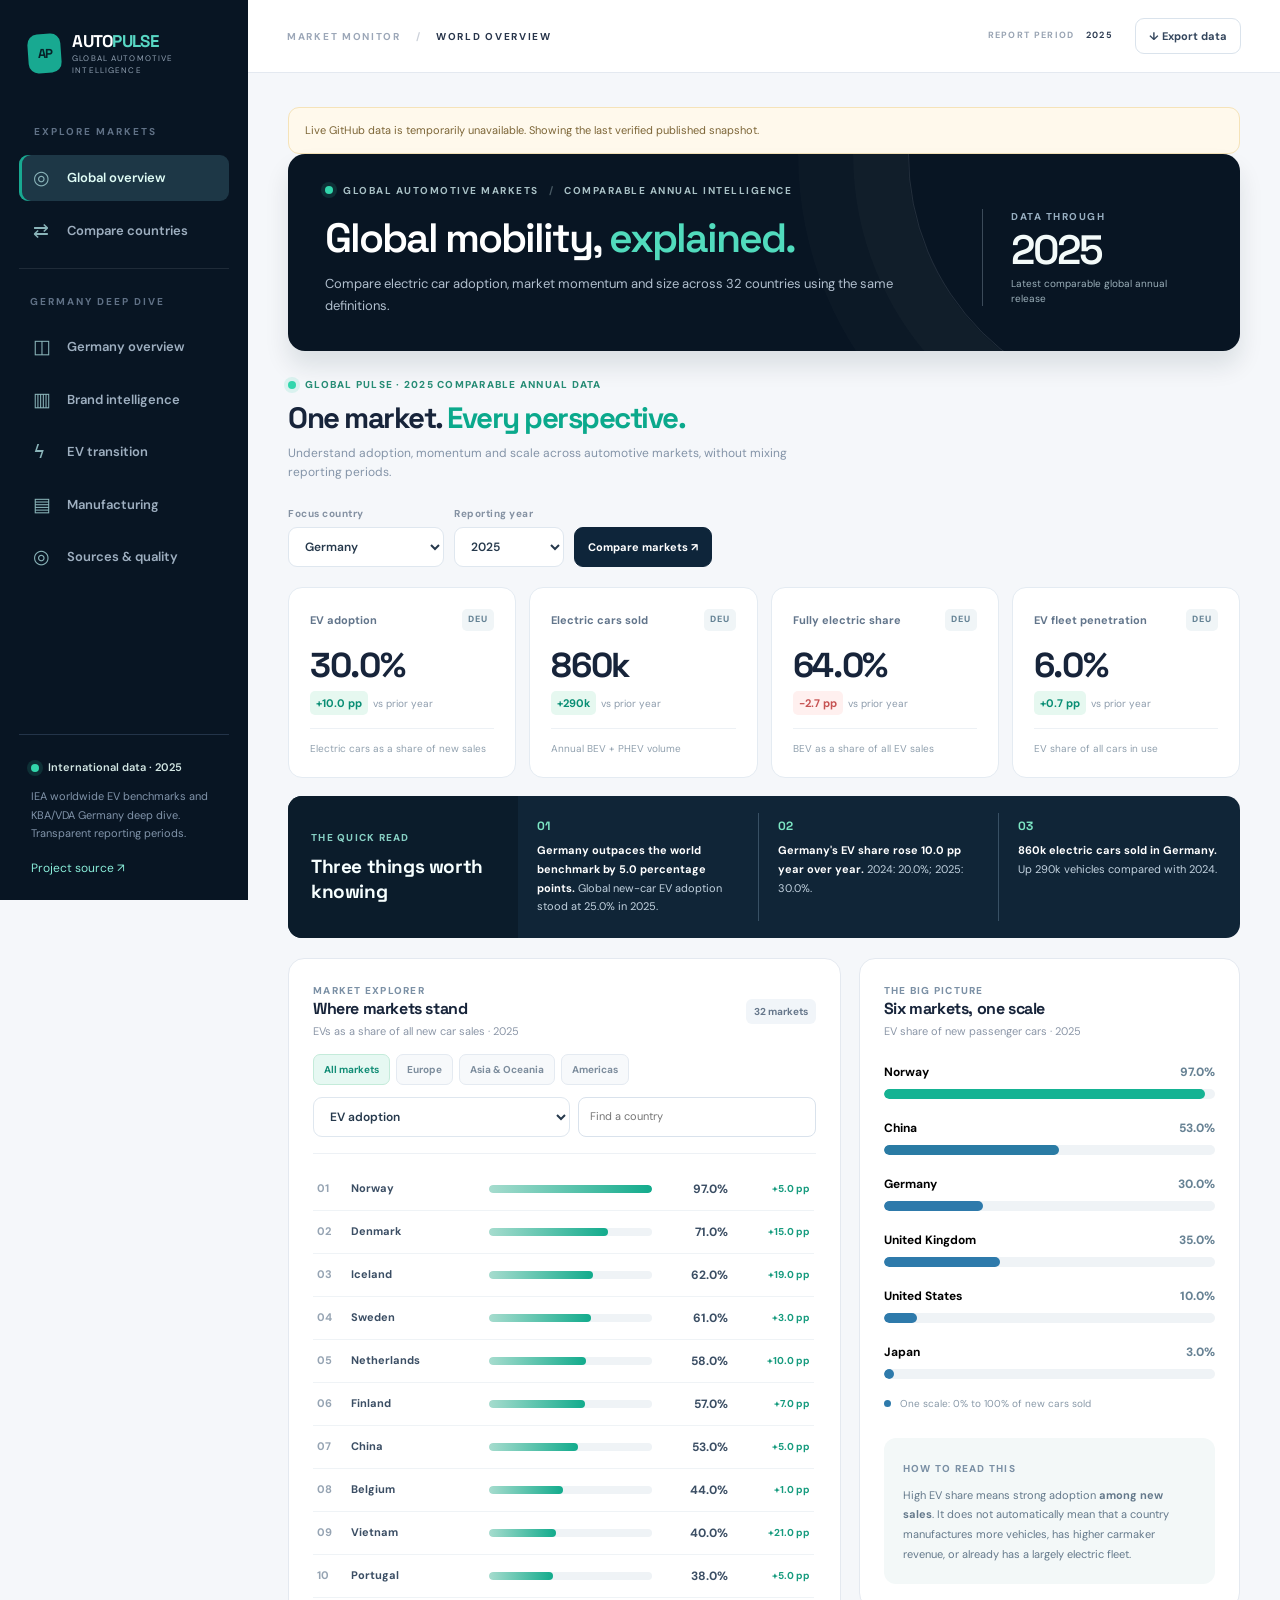
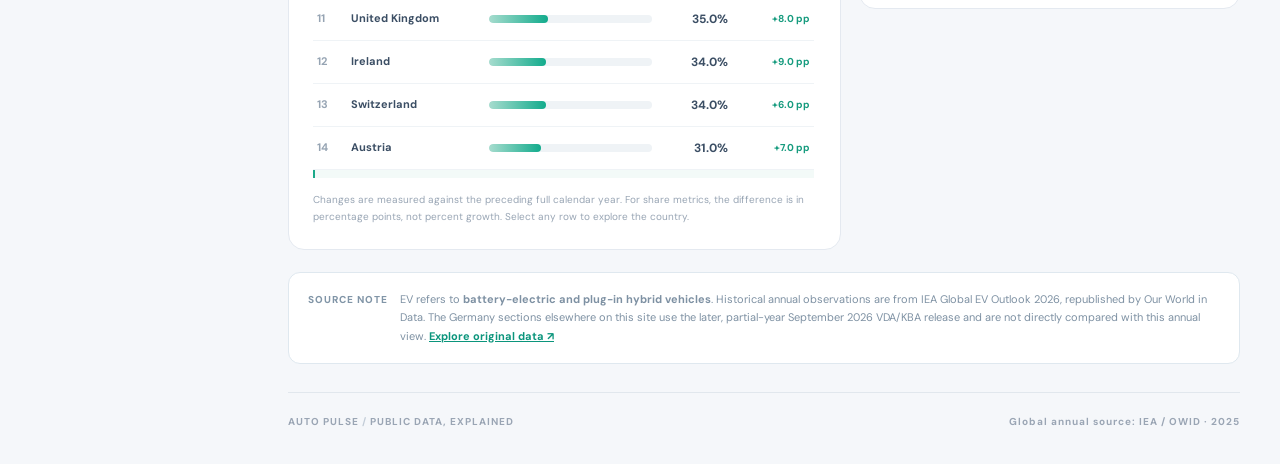
==== commit ceba47ee: "data: monthly Auto Pulse source check and validated snapshot" ====
--- a/german-auto-pulse/deploy-index.html
+++ b/german-auto-pulse/deploy-index.html
@@ -105,7 +105,7 @@
 
 </script>
 <script>
-window.__MARKET_DATA__={"metadata":{"title":"German Auto Pulse","reporting_period":"2026-09","data_as_of":"2026-10-24","last_source_check":null,"last_successful_refresh":null,"status":"verified published snapshot","description":"Monthly registration totals are KBA-derived. September industry figures are from the VDA/KBA monthly release. Counts represent new registrations, not retail sales.","sources":[{"name":"VDA / KBA September 2026 monthly figures","url":"https://www.vda.de/de/aktuelles/zahlen-und-daten/monatszahlen"},{"name":"KBA new registrations FZ 10 (GovData)","url":"https://data.gov.de/suche/daten/fz-10-jahr-2026-neuzulassungen-von-personenkraftwagen-nach-marken-und-modellreihen"},{"name":"KBA-derived monthly and brand ranking cross-check","url":"https://autostatistiken.de/auto-zulassungszahlen-2026/"},{"name":"KBA-derived September brand values cross-check","url":"https://fahrzeugstatistik.de/neuzulassungen"}],"brand_reporting_period":"2026-09","brand_ytd_total":2221798,"brand_monthly_total":256774},"registrations_monthly":[{"month":"2026-01","count":193981},{"month":"2026-02","count":211262},{"month":"2026-03","count":294161},{"month":"2026-04","count":249163},{"month":"2026-05","count":239448},{"month":"2026-06","count":296378},{"month":"2026-07","count":268068},{"month":"2026-08","count":212563},{"month":"2026-09","count":256774}],"annual_registrations":[{"year":2022,"count":2651357},{"year":2023,"count":2844609},{"year":2024,"count":2817331},{"year":2025,"count":2857591}],"latest":{"registrations":256774,"registrations_yoy_pct":9,"registrations_ytd":2221798,"registrations_ytd_yoy_pct":5,"german_group_brands":161218,"foreign_brands":95556,"electric_combined":116280,"bev":88599,"phev":27681,"bev_yoy_pct":95,"electric_ytd":851644,"bev_ytd":604144,"phev_ytd":247489,"production":392200,"production_yoy_pct":0,"production_ytd":3034900,"production_ytd_yoy_pct":-4,"exports":288800,"exports_yoy_pct":1,"exports_ytd":2294500,"exports_ytd_yoy_pct":-4,"provisional":true},"brands_ytd":[{"brand":"Volkswagen","registrations":396444},{"brand":"Mercedes-Benz","registrations":194859},{"brand":"BMW","registrations":189320},{"brand":"\u0160koda","registrations":186973},{"brand":"Audi","registrations":153020},{"brand":"Opel","registrations":105375},{"brand":"Ford","registrations":74630},{"brand":"Hyundai","registrations":71400},{"brand":"SEAT","registrations":67758},{"brand":"Dacia","registrations":53176},{"brand":"Renault","registrations":51348},{"brand":"Fiat","registrations":51272},{"brand":"Kia","registrations":50047},{"brand":"Toyota","registrations":50022},{"brand":"CUPRA","registrations":49674},{"brand":"Peugeot","registrations":46721},{"brand":"Tesla","registrations":44810},{"brand":"BYD","registrations":42788},{"brand":"Citro\u00ebn","registrations":40696},{"brand":"Volvo","registrations":38454}],"brands_latest":[{"brand":"Volkswagen","registrations":42461},{"brand":"Mercedes-Benz","registrations":21595},{"brand":"\u0160koda","registrations":19898},{"brand":"BMW","registrations":18924},{"brand":"Audi","registrations":16361},{"brand":"Opel","registrations":13059},{"brand":"Tesla","registrations":12552},{"brand":"Ford","registrations":7848}]};
+window.__MARKET_DATA__={"metadata":{"title":"German Auto Pulse","reporting_period":"2026-09","data_as_of":"2026-10-24","last_source_check":"2026-11-01T14:19:05+00:00","last_successful_refresh":null,"status":"verified published snapshot","description":"Monthly registration totals are KBA-derived. September industry figures are from the VDA/KBA monthly release. Counts represent new registrations, not retail sales.","sources":[{"name":"VDA / KBA September 2026 monthly figures","url":"https://www.vda.de/de/aktuelles/zahlen-und-daten/monatszahlen"},{"name":"KBA new registrations FZ 10 (GovData)","url":"https://data.gov.de/suche/daten/fz-10-jahr-2026-neuzulassungen-von-personenkraftwagen-nach-marken-und-modellreihen"},{"name":"KBA-derived monthly and brand ranking cross-check","url":"https://autostatistiken.de/auto-zulassungszahlen-2026/"},{"name":"KBA-derived September brand values cross-check","url":"https://fahrzeugstatistik.de/neuzulassungen"}],"brand_reporting_period":"2026-09","brand_ytd_total":2221798,"brand_monthly_total":256774},"registrations_monthly":[{"month":"2026-01","count":193981},{"month":"2026-02","count":211262},{"month":"2026-03","count":294161},{"month":"2026-04","count":249163},{"month":"2026-05","count":239448},{"month":"2026-06","count":296378},{"month":"2026-07","count":268068},{"month":"2026-08","count":212563},{"month":"2026-09","count":256774}],"annual_registrations":[{"year":2022,"count":2651357},{"year":2023,"count":2844609},{"year":2024,"count":2817331},{"year":2025,"count":2857591}],"latest":{"registrations":256774,"registrations_yoy_pct":9,"registrations_ytd":2221798,"registrations_ytd_yoy_pct":5,"german_group_brands":161218,"foreign_brands":95556,"electric_combined":116280,"bev":88599,"phev":27681,"bev_yoy_pct":95,"electric_ytd":851644,"bev_ytd":604144,"phev_ytd":247489,"production":392200,"production_yoy_pct":0,"production_ytd":3034900,"production_ytd_yoy_pct":-4,"exports":288800,"exports_yoy_pct":1,"exports_ytd":2294500,"exports_ytd_yoy_pct":-4,"provisional":true},"brands_ytd":[{"brand":"Volkswagen","registrations":396444},{"brand":"Mercedes-Benz","registrations":194859},{"brand":"BMW","registrations":189320},{"brand":"\u0160koda","registrations":186973},{"brand":"Audi","registrations":153020},{"brand":"Opel","registrations":105375},{"brand":"Ford","registrations":74630},{"brand":"Hyundai","registrations":71400},{"brand":"SEAT","registrations":67758},{"brand":"Dacia","registrations":53176},{"brand":"Renault","registrations":51348},{"brand":"Fiat","registrations":51272},{"brand":"Kia","registrations":50047},{"brand":"Toyota","registrations":50022},{"brand":"CUPRA","registrations":49674},{"brand":"Peugeot","registrations":46721},{"brand":"Tesla","registrations":44810},{"brand":"BYD","registrations":42788},{"brand":"Citro\u00ebn","registrations":40696},{"brand":"Volvo","registrations":38454}],"brands_latest":[{"brand":"Volkswagen","registrations":42461},{"brand":"Mercedes-Benz","registrations":21595},{"brand":"\u0160koda","registrations":19898},{"brand":"BMW","registrations":18924},{"brand":"Audi","registrations":16361},{"brand":"Opel","registrations":13059},{"brand":"Tesla","registrations":12552},{"brand":"Ford","registrations":7848}]};
 window.__GLOBAL_DATA__={"source":"Our World in Data / IEA Global EV Outlook 2026","last_report_year":2025,"countries":{"AUS":{"name":"Australia","series":{"2020":[0.98,6900,75.362,0.18],"2021":[2.7,20400,83.333,0.32],"2022":[5.1,38900,84.833,0.59],"2023":[11.0,98000,88.776,1.2],"2024":[12.0,114000,79.825,1.9],"2025":[15.0,133000,75.188,3.0]}},"AUT":{"name":"Austria","series":{"2020":[9.5,23600,67.797,1.2],"2021":[20.0,48000,68.75,2.1],"2022":[22.0,47000,72.34,3.0],"2023":[27.0,65000,73.846,4.1],"2024":[24.0,62000,72.581,5.3],"2025":[31.0,90000,67.778,7.0]}},"BEL":{"name":"Belgium","series":{"2020":[11.0,47000,31.915,1.8],"2021":[18.0,71000,32.394,2.9],"2022":[26.0,97000,39.175,4.5],"2023":[41.0,193000,48.187,7.8],"2024":[43.0,197000,65.99,9.5],"2025":[44.0,180000,77.778,13.0]}},"BRA":{"name":"Brazil","series":{"2020":[0.16,2600,30.769,0.017],"2021":[0.92,13900,20.863,0.063],"2022":[1.2,18500,45.946,0.12],"2023":[3.0,52000,36.538,0.3],"2024":[6.4,126000,49.206,0.71],"2025":[9.0,178000,44.382,1.0]}},"CAN":{"name":"Canada","series":{"2020":[4.2,51000,72.549,0.83],"2021":[6.4,87000,67.816,1.2],"2022":[9.5,115000,79.13,1.7],"2023":[13.0,171000,76.023,2.3],"2024":[17.0,252000,75.397,3.3],"2025":[11.0,168000,65.476,4.0]}},"CHN":{"name":"China","series":{"2020":[5.7,1150000,80.87,1.8],"2021":[16.0,3250000,83.077,2.9],"2022":[29.0,6000000,75.0,4.8],"2023":[38.0,8200000,67.073,7.2],"2024":[48.0,11300000,56.637,10.0],"2025":[53.0,13300000,61.654,14.0]}},"CZE":{"name":"Czechia","series":{"2020":[2.5,5300,62.264,null],"2021":[3.1,6400,42.188,null],"2022":[3.9,7500,52.0,null],"2023":[5.4,12000,55.833,null],"2024":[6.8,15800,69.62,null],"2025":[10.0,25000,56.0,null]}},"DNK":{"name":"Denmark","series":{"2020":[16.0,32000,43.75,2.3],"2021":[35.0,65000,38.462,5.2],"2022":[38.0,57000,54.386,7.8],"2023":[46.0,80000,78.75,11.0],"2024":[56.0,96100,92.612,17.0],"2025":[71.0,134700,96.511,23.0]}},"OWID_EU27":{"name":"European Union (27)","series":{"2020":[10.0,1050000,51.429,0.9],"2021":[18.0,1760000,50.568,1.6],"2022":[21.0,1980000,55.556,2.4],"2023":[22.0,2420000,66.116,3.3],"2024":[21.0,2270000,66.079,4.1],"2025":[27.0,2900000,65.517,5.0]}},"FIN":{"name":"Finland","series":{"2020":[18.0,17200,24.419,1.8],"2021":[31.0,30000,33.333,3.2],"2022":[38.0,31000,48.387,4.8],"2023":[54.0,48000,62.5,7.0],"2024":[50.0,37000,59.459,9.2],"2025":[57.0,42000,64.286,12.0]}},"FRA":{"name":"France","series":{"2020":[11.0,185000,59.459,1.1],"2021":[17.0,310000,54.839,2.0],"2022":[20.0,340000,61.765,2.8],"2023":[25.0,470000,65.957,3.9],"2024":[24.0,450000,66.667,4.9],"2025":[26.0,450000,75.556,6.0]}},"DEU":{"name":"Germany","series":{"2020":[14.0,390000,48.718,1.3],"2021":[26.0,690000,52.174,2.6],"2022":[31.0,830000,56.627,3.9],"2023":[24.0,700000,74.286,5.2],"2024":[20.0,570000,66.667,5.3],"2025":[30.0,860000,63.953,6.0]}},"HUN":{"name":"Hungary","series":{"2020":[4.7,6000,50.0,null],"2021":[7.0,8500,50.588,null],"2022":[8.6,9600,48.958,null],"2023":[11.0,11300,51.327,null],"2024":[12.0,14300,60.14,null],"2025":[14.0,18100,60.773,null]}},"ISL":{"name":"Iceland","series":{"2020":[52.0,4900,51.02,6.5],"2021":[70.0,9100,46.154,9.3],"2022":[69.0,12000,57.5,14.0],"2023":[71.0,12400,80.645,18.0],"2024":[43.0,5000,62.0,19.0],"2025":[62.0,10200,66.667,25.0]}},"IND":{"name":"India","series":{"2020":[0.12,3143,98.632,0.029],"2021":[0.41,12050,99.585,0.055],"2022":[1.4,48023,99.952,0.16],"2023":[2.1,82270,99.672,0.31],"2024":[2.1,92095,99.897,0.48],"2025":[4.0,170100,99.941,0.75]}},"IRL":{"name":"Ireland","series":{"2020":[7.4,6500,61.538,null],"2021":[16.0,16500,52.121,null],"2022":[22.0,23700,67.511,null],"2023":[27.0,33000,69.697,null],"2024":[25.0,30000,56.667,null],"2025":[34.0,43000,55.814,null]}},"ITA":{"name":"Italy","series":{"2020":[4.2,60000,55.0,0.25],"2021":[9.1,138000,48.551,0.6],"2022":[8.5,114000,42.982,0.89],"2023":[9.2,136000,48.529,1.2],"2024":[7.5,118000,55.932,1.4],"2025":[13.0,193000,49.223,2.0]}},"JPN":{"name":"Japan","series":{"2020":[0.77,30000,50.0,0.45],"2021":[1.2,45000,48.889,0.52],"2022":[2.8,97000,60.825,0.63],"2023":[3.5,140000,62.857,0.84],"2024":[2.8,103000,58.252,1.0],"2025":[3.0,102000,59.804,1.0]}},"MEX":{"name":"Mexico","series":{"2020":[0.49,3800,47.368,0.046],"2021":[0.78,6500,46.154,0.076],"2022":[0.96,8400,52.381,0.11],"2023":[1.5,16100,86.957,0.19],"2024":[2.2,27200,73.529,0.3],"2025":[7.0,90000,41.111,0.56]}},"NLD":{"name":"Netherlands","series":{"2020":[25.0,87000,82.759,3.1],"2021":[29.0,94000,67.021,4.2],"2022":[35.0,107000,68.224,5.6],"2023":[44.0,156000,70.513,7.7],"2024":[48.0,182000,71.429,10.0],"2025":[58.0,228000,70.175,13.0]}},"NOR":{"name":"Norway","series":{"2020":[75.0,106000,72.642,18.0],"2021":[86.0,148000,74.324,22.0],"2022":[89.0,156000,89.744,27.0],"2023":[90.0,110000,90.909,31.0],"2024":[92.0,113500,96.916,35.0],"2025":[97.0,172800,98.38,36.0]}},"POL":{"name":"Poland","series":{"2020":[1.9,8200,45.122,0.095],"2021":[3.6,16300,44.172,0.19],"2022":[5.9,25000,56.0,0.31],"2023":[6.4,30000,56.667,0.49],"2024":[6.7,37000,59.459,1.3],"2025":[14.0,84000,59.524,2.0]}},"PRT":{"name":"Portugal","series":{"2020":[13.0,19800,39.394,0.87],"2021":[20.0,29000,44.828,1.4],"2022":[22.0,34000,52.941,1.9],"2023":[32.0,63000,57.143,3.0],"2024":[33.0,70000,60.0,4.2],"2025":[38.0,86000,60.465,6.0]}},"ROU":{"name":"Romania","series":{"2020":[3.1,3800,73.684,null],"2021":[5.2,6300,100.0,null],"2022":[9.0,12000,100.0,null],"2023":[11.0,15000,100.0,null],"2024":[6.5,9800,100.0,null],"2025":[5.6,8800,100.0,null]}},"SVK":{"name":"Slovakia","series":{"2020":[2.3,1780,51.685,null],"2021":[3.0,2300,47.826,null],"2022":[3.7,3000,46.667,null],"2023":[6.1,5300,43.396,null],"2024":[4.8,4400,50.0,null],"2025":[9.1,8500,51.765,null]}},"KOR":{"name":"South Korea","series":{"2020":[2.5,39700,78.086,0.7],"2021":[6.3,91000,79.121,1.1],"2022":[9.6,131000,91.603,1.7],"2023":[8.9,132000,90.909,2.2],"2024":[7.4,127900,93.823,2.8],"2025":[11.0,217000,92.166,3.0]}},"ESP":{"name":"Spain","series":{"2020":[4.5,42000,42.857,0.36],"2021":[7.3,67000,35.821,0.62],"2022":[8.9,82000,40.244,0.94],"2023":[12.0,122000,46.721,1.4],"2024":[11.0,128000,48.438,1.8],"2025":[20.0,230000,47.826,2.0]}},"SWE":{"name":"Sweden","series":{"2020":[32.0,94000,29.787,3.6],"2021":[43.0,135000,42.222,6.0],"2022":[54.0,163000,58.896,8.8],"2023":[60.0,171000,64.327,11.0],"2024":[58.0,157000,59.873,14.0],"2025":[61.0,173000,57.803,16.0]}},"CHE":{"name":"Switzerland","series":{"2020":[14.0,34000,58.824,1.8],"2021":[23.0,54000,59.259,2.9],"2022":[26.0,59000,67.797,4.2],"2023":[30.0,76000,69.737,5.5],"2024":[28.0,67000,68.657,6.7],"2025":[34.0,79000,67.089,8.0]}},"TUR":{"name":"Turkey","series":{"2020":[0.21,1290,68.992,0.035],"2021":[0.63,3920,76.531,0.074],"2022":[1.3,7540,92.838,0.14],"2023":[7.2,67500,96.296,0.65],"2024":[11.0,104900,90.562,1.4],"2025":[22.0,237000,80.169,3.0]}},"GBR":{"name":"United Kingdom","series":{"2020":[11.0,178000,61.798,1.3],"2021":[18.0,310000,61.29,2.1],"2022":[22.0,370000,72.973,2.8],"2023":[23.0,450000,68.889,4.7],"2024":[27.0,550000,69.091,5.8],"2025":[35.0,700000,67.143,7.0]}},"USA":{"name":"United States","series":{"2020":[2.3,294000,78.231,0.73],"2021":[4.7,630000,74.603,0.88],"2022":[7.7,990000,80.808,1.2],"2023":[9.7,1390000,79.137,1.9],"2024":[10.0,1520000,78.947,2.5],"2025":[10.0,1530000,78.431,2.0]}},"VNM":{"name":"Vietnam","series":{"2021":[0.042,85,100.0,0.005],"2022":[2.6,7319,99.74,0.36],"2023":[10.0,32064,99.8,1.8],"2024":[19.0,69084,99.878,4.4],"2025":[40.0,180077,99.957,10.0],"2020":[null,null,null,0.0]}},"OWID_WRL":{"name":"World","series":{"2020":[4.4,2980000,67.114,0.83],"2021":[9.3,6600000,71.212,1.3],"2022":[15.0,10200000,71.569,2.0],"2023":[18.0,13700000,69.343,3.0],"2024":[21.0,17500000,62.857,4.2],"2025":[25.0,21200000,66.038,5.0]}}}};
 'use strict';
 let state = { data:null, global:null, view:'global', brandSearch:'', brandPeriod:'ytd', selected:'DEU', versus:'CHN', year:2025, metric:0, comparisonMetric:0, region:'All markets', query:'' };
@@ -116,28 +116,51 @@
 const esc=s=>String(s).replace(/[&<>"']/g,c=>({'&':'&amp;','<':'&lt;','>':'&gt;','"':'&quot;',"'":'&#39;'}[c]));
 const monthName=s=>new Date(`${s}-01T00:00:00Z`).toLocaleDateString('en-US',{month:'short',timeZone:'UTC'});
 const monthLong=s=>new Date(`${s}-01T00:00:00Z`).toLocaleDateString('en-US',{month:'long',year:'numeric',timeZone:'UTC'});
+const reportTag=d=>monthName(d.metadata.reporting_period).toUpperCase()+' '+d.metadata.reporting_period.slice(0,4);
+const ytdLabel=period=>'January to '+monthLong(period);
+const briefYtd=period=>'Jan–'+monthName(period)+' '+period.slice(0,4);
+const previousYearMonth=period=>monthName(period)+' '+(Number(period.slice(0,4))-1);
+const currentYearRows=d=>d.registrations_monthly.filter(x=>x.month.startsWith(d.metadata.reporting_period.slice(0,4)));
 const sectionHead=(title,subtitle,aside='')=>`<div class="section-header"><div><h2 class="section-title">${title}</h2><p class="section-subtitle">${subtitle}</p></div>${aside}</div>`;
 function delta(value,label='vs. previous year'){let cl=value<0?'negative':value===0?'neutral':'';return `<span class="delta ${cl}">${value>0?'+':''}${value}%</span><span>${label}</span>`;}
 function kpi(label,value,foot,symbol='↗'){return `<article class="kpi"><div class="label"><span>${label}</span><span class="symbol">${symbol}</span></div><div class="value">${value}</div><div class="foot">${foot}</div></article>`}
 function panel(title,subtitle,body,tag=''){return `<article class="panel"><div class="panel-head"><div><h3>${title}</h3><p class="panel-sub">${subtitle}</p></div>${tag?`<span class="tag">${tag}</span>`:''}</div>${body}</article>`}
-function lineChart(series){const width=720,height=250, ml=49,mr=18,mt=24,mb=37, xStep=(width-ml-mr)/(series.length-1), max=Math.ceil(Math.max(...series.map(p=>p.count))/50000)*50000,min=0, vh=height-mt-mb;let x=i=>ml+i*xStep,y=n=>mt+(1-n/max)*vh;const points=series.map((p,i)=>`${x(i)},${y(p.count)}`).join(' ');let grid=[0,.25,.5,.75,1].map(t=>`<line class="gridline" x1="${ml}" x2="${width-mr}" y1="${y(t*max)}" y2="${y(t*max)}"/><text class="axis-label" x="${ml-10}" y="${y(t*max)+4}" text-anchor="end">${Math.round(t*max/1000)}k</text>`).join('');let labs=series.map((p,i)=>`<text class="axis-label" x="${x(i)}" y="${height-11}" text-anchor="middle">${monthName(p.month)}</text>`).join('');let dots=series.map((p,i)=>`<circle class="point" cx="${x(i)}" cy="${y(p.count)}" r="5"><title>${monthLong(p.month)}: ${fmt(p.count)} new registrations</title></circle>`).join('');return `<div class="chart-frame"><svg role="img" aria-label="Monthly car registrations from January to September 2026" viewBox="0 0 ${width} ${height}" preserveAspectRatio="none"><defs><linearGradient id="areaFade" x1="0" y1="0" x2="0" y2="1"><stop offset="0" stop-color="#18a991" stop-opacity=".22"/><stop offset="1" stop-color="#18a991" stop-opacity=".005"/></linearGradient></defs>${grid}<polygon class="plot-area" points="${ml},${height-mb} ${points} ${width-mr},${height-mb}"/><polyline class="plot-line" points="${points}"/>${dots}${labs}</svg></div>`}
+function lineChart(series){const width=720,height=250, ml=49,mr=18,mt=24,mb=37, xStep=(width-ml-mr)/Math.max(1,series.length-1), max=Math.ceil(Math.max(...series.map(p=>p.count))/50000)*50000,min=0, vh=height-mt-mb;let x=i=>ml+i*xStep,y=n=>mt+(1-n/max)*vh;const points=series.map((p,i)=>`${x(i)},${y(p.count)}`).join(' ');let grid=[0,.25,.5,.75,1].map(t=>`<line class="gridline" x1="${ml}" x2="${width-mr}" y1="${y(t*max)}" y2="${y(t*max)}"/><text class="axis-label" x="${ml-10}" y="${y(t*max)+4}" text-anchor="end">${Math.round(t*max/1000)}k</text>`).join('');let labs=series.map((p,i)=>`<text class="axis-label" x="${x(i)}" y="${height-11}" text-anchor="middle">${monthName(p.month)}</text>`).join('');let dots=series.map((p,i)=>`<circle class="point" cx="${x(i)}" cy="${y(p.count)}" r="5"><title>${monthLong(p.month)}: ${fmt(p.count)} new registrations</title></circle>`).join('');return `<div class="chart-frame"><svg role="img" aria-label="Monthly car registrations in the reporting year" viewBox="0 0 ${width} ${height}" preserveAspectRatio="none"><defs><linearGradient id="areaFade" x1="0" y1="0" x2="0" y2="1"><stop offset="0" stop-color="#18a991" stop-opacity=".22"/><stop offset="1" stop-color="#18a991" stop-opacity=".005"/></linearGradient></defs>${grid}<polygon class="plot-area" points="${ml},${height-mb} ${points} ${width-mr},${height-mb}"/><polyline class="plot-line" points="${points}"/>${dots}${labs}</svg></div>`}
 function annualChart(data){const max=Math.max(...data.map(p=>p.count));return `<div class="bar-list">${data.map(x=>`<div class="bar-list-row"><span>${x.year}</span><div class="bar-bg-track"><span style="width:${(x.count/max*100).toFixed(1)}%;background:${x.year===2025?'#2c577b':'#18a991'}"></span></div><b>${(x.count/1e6).toFixed(2)}m</b></div>`).join('')}</div><p class="caption">Completed calendar years only. The current partial year is deliberately excluded.</p>`}
 function brandsBar(rows,limit=7){const max=Math.max(...rows.map(r=>r.registrations));return `<div class="bar-list">${rows.slice(0,limit).map(r=>`<div class="bar-list-row"><span>${esc(r.brand)}</span><div class="bar-bg-track"><span style="width:${(r.registrations/max*100).toFixed(1)}%"></span></div><b>${(r.registrations/1000).toFixed(1)}k</b></div>`).join('')}</div>`}
-function insights(d){const a=d.registrations_monthly,latest=d.latest,low=a.reduce((x,y)=>x.count<y.count?x:y),high=a.reduce((x,y)=>x.count>y.count?x:y);const bevShare=pct(latest.bev,latest.registrations),exportShare=pct(latest.exports,latest.production);return `<div class="insight-grid"><article class="insight"><span class="insight-num">01 / DEMAND</span><strong>${monthName(high.month)} was the strongest registration month</strong><p>${fmt(high.count)} cars were registered in ${monthLong(high.month)}, compared with ${fmt(low.count)} in ${monthLong(low.month)}. This is a within-year comparison, not a seasonal adjustment.</p></article><article class="insight"><span class="insight-num">02 / ELECTRIFICATION</span><strong>One in three new cars was fully electric</strong><p>Battery-electric vehicles represented ${bevShare.toFixed(1)}% of September registrations. The increase from a year earlier was ${latest.bev_yoy_pct}% according to VDA/KBA.</p></article><article class="insight"><span class="insight-num">03 / INDUSTRY</span><strong>Exports are central to German production</strong><p>${exportShare.toFixed(1)}% of September's German-made passenger car production count was reported as exports. Production and exports are partly provisional.</p></article></div>`}
-function overview(d){const l=d.latest;return `${sectionHead('Industry at a glance','The latest official monthly release and year-to-date performance.','<span class="tag">SEP 2026 · VDA / KBA</span>')}<div class="kpi-grid">${kpi('New car registrations',fmt(l.registrations),delta(l.registrations_yoy_pct),'↗')}${kpi('Battery-electric share',pct(l.bev,l.registrations).toFixed(1)+'%',`<span class="delta">+${l.bev_yoy_pct}%</span><span>BEV count YoY</span>`,'ϟ')}${kpi('Cars manufactured',fmt(l.production),delta(l.production_yoy_pct),'▤')}${kpi('Cars exported',fmt(l.exports),delta(l.exports_yoy_pct),'↗')}</div><div class="two-column">${panel('The registration trajectory','Monthly new passenger car registrations in Germany',lineChart(d.registrations_monthly)+`<p class="caption">${fmt(l.registrations_ytd)} registrations from January through September 2026. These are registration counts, not retail sales.</p>`,'JAN–SEP 2026')}${panel('Top brands','New passenger car registrations, January–September 2026',brandsBar(d.brands_ytd)+`<p class="caption">Showing seven highest-volume brands. Click Brand intelligence for the top 20.</p>`,'YTD')}</div>${sectionHead('What the data tells us','Observations based on the published figures, without invented causal claims.')}${insights(d)}<div class="two-column equal">${panel('Four completed years','German new passenger car registrations',annualChart(d.annual_registrations),'2022–2025')}${panel('Electric powertrain mix','The September 2026 passenger car market',donut(l),'SEP 2026')}</div>`}
+function insights(d){const a=currentYearRows(d),latest=d.latest,low=a.reduce((x,y)=>x.count<y.count?x:y),high=a.reduce((x,y)=>x.count>y.count?x:y);const bevShare=pct(latest.bev,latest.registrations),exportShare=pct(latest.exports,latest.production);return `<div class="insight-grid"><article class="insight"><span class="insight-num">01 / DEMAND</span><strong>${monthName(high.month)} was the strongest registration month</strong><p>${fmt(high.count)} cars were registered in ${monthLong(high.month)}, compared with ${fmt(low.count)} in ${monthLong(low.month)}. This is a within-year comparison, not a seasonal adjustment.</p></article><article class="insight"><span class="insight-num">02 / ELECTRIFICATION</span><strong>Fully electric cars accounted for ${bevShare.toFixed(1)}% of new registrations</strong><p>Battery-electric vehicles represented ${bevShare.toFixed(1)}% of ${monthName(d.metadata.reporting_period)} registrations. The increase from a year earlier was ${latest.bev_yoy_pct}% according to VDA/KBA.</p></article><article class="insight"><span class="insight-num">03 / INDUSTRY</span><strong>Exports are central to German production</strong><p>${exportShare.toFixed(1)}% of ${monthName(d.metadata.reporting_period)}'s German-made passenger car production count was reported as exports. Production and exports are partly provisional.</p></article></div>`}
+function overview(d){const l=d.latest;return `${sectionHead('Industry at a glance','The latest official monthly release and year-to-date performance.',`<span class="tag">${reportTag(d)} · VDA / KBA</span>`)}<div class="kpi-grid">${kpi('New car registrations',fmt(l.registrations),delta(l.registrations_yoy_pct),'↗')}${kpi('Battery-electric share',pct(l.bev,l.registrations).toFixed(1)+'%',`<span class="delta">+${l.bev_yoy_pct}%</span><span>BEV count YoY</span>`,'ϟ')}${kpi('Cars manufactured',fmt(l.production),delta(l.production_yoy_pct),'▤')}${kpi('Cars exported',fmt(l.exports),delta(l.exports_yoy_pct),'↗')}</div><div class="two-column">${panel('The registration trajectory','Monthly new passenger car registrations in Germany',lineChart(currentYearRows(d))+`<p class="caption">${fmt(l.registrations_ytd)} registrations during ${ytdLabel(d.metadata.reporting_period)}. These are registration counts, not retail sales.</p>`,briefYtd(d.metadata.reporting_period))}${panel('Top brands',`New passenger car registrations, ${ytdLabel(d.metadata.brand_reporting_period)}`,brandsBar(d.brands_ytd)+`<p class="caption">Showing seven highest-volume brands. Brand figures apply to ${monthLong(d.metadata.brand_reporting_period)} and can lag the German national monthly totals.</p>`,'YTD')}</div>${sectionHead('What the data tells us','Observations based on the published figures, without invented causal claims.')}${insights(d)}<div class="two-column equal">${panel('Four completed years','German new passenger car registrations',annualChart(d.annual_registrations),'2022–2025')}${panel('Electric powertrain mix',`The ${monthLong(d.metadata.reporting_period)} passenger car market`,donut(l),reportTag(d))}</div>`}
 function donut(l){let bev=pct(l.bev,l.registrations),phev=pct(l.phev,l.registrations),other=100-bev-phev;return `<div class="donut-section"><div class="donut" style="background:conic-gradient(#11a889 0 ${bev}%,#3b729e ${bev}% ${bev+phev}%,#e0e8ef ${bev+phev}% 100%)"><div class="donut-center"><b>${bev.toFixed(1)}%</b><small>FULLY ELECTRIC</small></div></div><div class="legend"><div class="legend-row"><span class="legend-dot" style="background:#11a889"></span><span>Battery electric (BEV)</span><b>${bev.toFixed(1)}%</b></div><div class="legend-row"><span class="legend-dot" style="background:#3b729e"></span><span>Plug-in hybrid (PHEV)</span><b>${phev.toFixed(1)}%</b></div><div class="legend-row"><span class="legend-dot" style="background:#e0e8ef"></span><span>All other powertrains</span><b>${other.toFixed(1)}%</b></div></div></div><p class="caption">The other category includes petrol, diesel, non-plug-in hybrids and remaining powertrains. It is not presented as petrol-only.</p>`}
 function brandsView(d){let ytd=state.brandPeriod==='ytd',rows=[...(ytd?d.brands_ytd:d.brands_latest)].filter(x=>x.brand.toLowerCase().includes(state.brandSearch.toLowerCase()));rows.sort((a,b)=>b.registrations-a.registrations);let total=ytd?d.metadata.brand_ytd_total:d.metadata.brand_monthly_total;return `${sectionHead('Brand intelligence','Follow the competitive dynamics of Germany’s passenger car market.')}
-<div class="subtle-banner">The <b>brand</b> figures represent new registrations in Germany, not vehicles manufactured in Germany. Year-to-date and monthly rankings must not be treated as the same period.</div><div class="panel"><div class="panel-head"><div><h3>Market share and registrations</h3><p class="panel-sub">Ranking of published top brands, calculated against the national total.</p></div><div class="filters"><button class="filter-button ${ytd?'active':''}" data-period="ytd">Jan–Sep 2026</button><button class="filter-button ${!ytd?'active':''}" data-period="month">September only</button></div></div><div class="filters" style="margin:13px 0 15px"><input id="brand-search" class="search" type="search" value="${esc(state.brandSearch)}" placeholder="Search a brand..." aria-label="Filter brands"/><span class="tag">${rows.length} visible brands</span></div><div class="table-wrapper"><table class="data-table"><thead><tr><th>Rank</th><th>Brand</th><th style="text-align:right">Registrations</th><th style="text-align:right">Market share</th><th style="min-width:160px">Relative volume</th></tr></thead><tbody>${rows.length?rows.map((x,i)=>`<tr><td class="rank">${String(i+1).padStart(2,'0')}</td><td class="brand-name">${esc(x.brand)}</td><td style="text-align:right">${fmt(x.registrations)}</td><td style="text-align:right">${pct(x.registrations,total).toFixed(2)}%</td><td><div class="share-track"><div class="share-fill" style="width:${(x.registrations/(rows[0]?.registrations||1)*100).toFixed(1)}%"></div></div></td></tr>`).join(''):'<tr><td colspan="5">No brands match your search.</td></tr>'}</tbody></table></div><p class="caption">Only published top brands are displayed. Smaller brands are omitted; their absence does not mean zero registrations. Counts and rankings are sourced from KBA-derived public summaries and cross-checked against national totals.</p></div>`}
+<div class="subtle-banner">The <b>brand</b> figures represent new registrations in Germany, not vehicles manufactured in Germany. Year-to-date and monthly rankings must not be treated as the same period.</div><div class="panel"><div class="panel-head"><div><h3>Market share and registrations</h3><p class="panel-sub">Ranking of published top brands, calculated against the national total.</p></div><div class="filters"><button class="filter-button ${ytd?'active':''}" data-period="ytd">${briefYtd(d.metadata.brand_reporting_period)}</button><button class="filter-button ${!ytd?'active':''}" data-period="month">${monthLong(d.metadata.brand_reporting_period)} only</button></div></div><div class="filters" style="margin:13px 0 15px"><input id="brand-search" class="search" type="search" value="${esc(state.brandSearch)}" placeholder="Search a brand..." aria-label="Filter brands"/><span class="tag">${rows.length} visible brands</span></div><div class="table-wrapper"><table class="data-table"><thead><tr><th>Rank</th><th>Brand</th><th style="text-align:right">Registrations</th><th style="text-align:right">Market share</th><th style="min-width:160px">Relative volume</th></tr></thead><tbody>${rows.length?rows.map((x,i)=>`<tr><td class="rank">${String(i+1).padStart(2,'0')}</td><td class="brand-name">${esc(x.brand)}</td><td style="text-align:right">${fmt(x.registrations)}</td><td style="text-align:right">${pct(x.registrations,total).toFixed(2)}%</td><td><div class="share-track"><div class="share-fill" style="width:${(x.registrations/(rows[0]?.registrations||1)*100).toFixed(1)}%"></div></div></td></tr>`).join(''):'<tr><td colspan="5">No brands match your search.</td></tr>'}</tbody></table></div><p class="caption">Only published top brands are displayed. Smaller brands are omitted; their absence does not mean zero registrations. Counts and rankings are sourced from KBA-derived public summaries and cross-checked against national totals.</p></div>`}
 function evView(d){let l=d.latest;return `${sectionHead('The electric transition','BEV and plug-in hybrid adoption, separated correctly.')}
-<div class="kpi-grid">${kpi('Battery electric',fmt(l.bev),`<span class="delta">+${l.bev_yoy_pct}%</span><span>BEV YoY</span>`,'ϟ')}${kpi('Plug-in hybrid',fmt(l.phev),'<span>September 2026</span>','↗')}${kpi('Fully electric market share',pct(l.bev,l.registrations).toFixed(1)+'%','<span>All registered passenger cars</span>','◌')}${kpi('BEV January–September',fmt(l.bev_ytd),'<span>2026 year to date</span>','▣')}</div><div class="two-column equal">${panel('Fuel mix, correctly scoped','All German car registrations in September 2026',donut(l),'LATEST MONTH')}${panel('Electric registrations','Two distinct electrified powertrains',`<div class="bar-list"><div class="bar-list-row"><span>BEV</span><div class="bar-bg-track"><span style="width:${pct(l.bev,l.electric_combined)}%"></span></div><b>${fmt(l.bev)}</b></div><div class="bar-list-row"><span>PHEV</span><div class="bar-bg-track"><span style="width:${pct(l.phev,l.electric_combined)}%"></span></div><b>${fmt(l.phev)}</b></div></div><div class="notice">BEV means fully battery electric. PHEV means plug-in hybrid. Conventional hybrids must not be added again to the BEV or PHEV totals.</div>`)}</div><div class="panel"><h3>Reading the transition</h3><p class="caption" style="font-size:12px">The September release reported ${fmt(l.bev)} BEV registrations, an increase of ${l.bev_yoy_pct}% compared with September 2025. This describes registered vehicles, not market-wide EV production or the number of EVs on German roads. Historical BEV month-by-month charts are deliberately withheld until additional KBA tables are validated.</p></div>`}
+<div class="kpi-grid">${kpi('Battery electric',fmt(l.bev),`<span class="delta">+${l.bev_yoy_pct}%</span><span>BEV YoY</span>`,'ϟ')}${kpi('Plug-in hybrid',fmt(l.phev),`<span>${monthLong(d.metadata.reporting_period)}</span>`,'↗')}${kpi('Fully electric market share',pct(l.bev,l.registrations).toFixed(1)+'%','<span>All registered passenger cars</span>','◌')}${kpi('BEV year to date',fmt(l.bev_ytd),`<span>${d.metadata.reporting_period.slice(0,4)} year to date</span>`,'▣')}</div><div class="two-column equal">${panel('Fuel mix, correctly scoped',`All German car registrations in ${monthLong(d.metadata.reporting_period)}`,donut(l),'LATEST MONTH')}${panel('Electric registrations','Two distinct electrified powertrains',`<div class="bar-list"><div class="bar-list-row"><span>BEV</span><div class="bar-bg-track"><span style="width:${pct(l.bev,l.electric_combined)}%"></span></div><b>${fmt(l.bev)}</b></div><div class="bar-list-row"><span>PHEV</span><div class="bar-bg-track"><span style="width:${pct(l.phev,l.electric_combined)}%"></span></div><b>${fmt(l.phev)}</b></div></div><div class="notice">BEV means fully battery electric. PHEV means plug-in hybrid. Conventional hybrids must not be added again to the BEV or PHEV totals.</div>`)}</div><div class="panel"><h3>Reading the transition</h3><p class="caption" style="font-size:12px">The ${monthLong(d.metadata.reporting_period)} release reported ${fmt(l.bev)} BEV registrations, an increase of ${l.bev_yoy_pct}% compared with ${previousYearMonth(d.metadata.reporting_period)}. This describes registered vehicles, not market-wide EV production or the number of EVs on German roads. Historical BEV month-by-month charts are deliberately withheld until additional KBA tables are validated.</p></div>`}
 function productionView(d){let l=d.latest;return `${sectionHead('Manufacturing & exports','How many passenger cars are produced in Germany, and how many are exported?')}
-<div class="kpi-grid">${kpi('September production',fmt(l.production),delta(l.production_yoy_pct),'▤')}${kpi('September exports',fmt(l.exports),delta(l.exports_yoy_pct),'↗')}${kpi('2026 YTD production',(l.production_ytd/1e6).toFixed(2)+'m',delta(l.production_ytd_yoy_pct),'▣')}${kpi('2026 YTD exports',(l.exports_ytd/1e6).toFixed(2)+'m',delta(l.exports_ytd_yoy_pct),'↗')}</div><div class="two-column equal">${panel('September factory output','Production compared with reported exports',`<div class="bar-list"><div class="bar-list-row"><span>Produced</span><div class="bar-bg-track"><span style="width:100%"></span></div><b>${(l.production/1000).toFixed(1)}k</b></div><div class="bar-list-row"><span>Exported</span><div class="bar-bg-track"><span style="width:${pct(l.exports,l.production).toFixed(1)}%"></span></div><b>${(l.exports/1000).toFixed(1)}k</b></div></div><p class="caption">Reported unit counts from VDA, partly provisional; manufacturing output and export departures may not perfectly correspond vehicle for vehicle in a single month.</p>`,'SEP 2026')}${panel('January to September output','Manufacturing performance over 2026',`<div class="simple-metrics"><div><span>Produced domestically</span><strong>${(l.production_ytd/1e6).toFixed(2)}m</strong></div><div><span>Exported vehicles</span><strong>${(l.exports_ytd/1e6).toFixed(2)}m</strong></div><div><span>Reported export / output</span><strong>${pct(l.exports_ytd,l.production_ytd).toFixed(1)}%</strong></div></div><div class="notice">This is VDA's vehicle export quantity, not Eurostat's monetary trade value. Germany's imports cannot be inferred by subtracting exports from production.</div>`,'2026 YTD')}</div><div class="panel"><h3>Trade data expansion</h3><p class="caption" style="font-size:12px">Country-by-country import and export analysis is a planned extension using Eurostat Comext. It is not shown as live data until product codes, quantity units, and classification changes are verified.</p><a href="https://ec.europa.eu/eurostat/web/international-trade-in-goods/database" target="_blank" rel="noopener" style="font-size:12px;color:#167c77">Explore Eurostat international trade data ↗</a></div>`}
-function sourcesView(d){let l=d.latest, sum=d.registrations_monthly.reduce((s,x)=>s+x.count,0),check=sum===l.registrations_ytd, fuel=l.bev+l.phev===l.electric_combined;return `${sectionHead('Sources & quality','Reproducibility, limitations and provenance are part of the product.')}
-<div class="two-column equal">${panel('Data checks','Checks calculated against the bundled snapshot',`<div class="status-list"><div class="status-row"><span>Jan–Sep monthly total matches VDA YTD</span><span class="${check?'status-good':'status-pending'}">${check?'PASS':'CHECK'}</span></div><div class="status-row"><span>September BEV + PHEV = electric total</span><span class="${fuel?'status-good':'status-pending'}">${fuel?'PASS':'CHECK'}</span></div><div class="status-row"><span>2026 months are unique</span><span class="${new Set(d.registrations_monthly.map(x=>x.month)).size===d.registrations_monthly.length?'status-good':'status-pending'}">PASS</span></div><div class="status-row"><span>Figures reflect latest snapshot</span><span class="status-pending">SEP 2026</span></div></div>`,'VERIFIED SNAPSHOT')}${panel('Reporting metadata','When these figures apply',`<div class="status-list"><div class="status-row"><span>Latest data month</span><b>${monthLong(d.metadata.reporting_period)}</b></div><div class="status-row"><span>Snapshot verified</span><b>${esc(d.metadata.data_as_of)}</b></div><div class="status-row"><span>Automated source check</span><b>${d.metadata.last_source_check?esc(d.metadata.last_source_check):'Not yet run'}</b></div><div class="status-row"><span>Last successful source refresh</span><b>${d.metadata.last_successful_refresh?esc(d.metadata.last_successful_refresh):'Static baseline'}</b></div></div>`,'TRANSPARENCY')}</div>${panel('Global IEA / OWID data','Comparable annual data for country comparisons',`<div class="source-list"><div class="source-item"><a href="https://ourworldindata.org/electric-car-sales" target="_blank" rel="noopener">Our World in Data, EV statistics ↗</a><p>IEA Global EV Outlook 2026; EV sales share, sales counts, BEV mix and fleet penetration.</p></div><div class="source-item"><a href="https://www.iea.org/reports/global-ev-outlook-2026" target="_blank" rel="noopener">IEA Global EV Outlook 2026 ↗</a><p>International annual source period: 2020–2025. Country comparisons do not mix with 2026 German months.</p></div><div class="source-item"><p>Worldwide dataset: ${Object.keys(state.global.countries).length} country and region series, ${state.global.last_report_year} is the latest complete calendar year.</p></div></div>`)}<div style="height:17px"></div>${panel('Official sources and corroboration','Open each original source for definitions and source disclosures',`<div class="source-list">${d.metadata.sources.map(s=>`<div class="source-item"><a href="${esc(s.url)}" target="_blank" rel="noopener">${esc(s.name)} ↗</a><p>${esc(s.url)}</p></div>`).join('')}</div>`)}<div class="panel" style="margin-top:17px"><h3>Methodology and caveats</h3><p class="caption" style="font-size:12px">Registrations are the number of newly registered passenger vehicles in Germany, not manufacturer revenue, retail transactions, or cars built in Germany. Brand categories are not manufacturing origin. VDA production and export figures are partly provisional, and may be revised. 2026 totals cover January through September only. Our BEV calculation uses BEV / all September car registrations; PHEV is separate. Figures should not be interpreted as estimates of future outcomes or causal explanations. Period-specific source freshness is shown explicitly, with no invented values to fill absent observations.</p></div>`}
+<div class="kpi-grid">${kpi('Monthly production',fmt(l.production),delta(l.production_yoy_pct),'▤')}${kpi('Monthly exports',fmt(l.exports),delta(l.exports_yoy_pct),'↗')}${kpi('${d.metadata.reporting_period.slice(0,4)} YTD production',(l.production_ytd/1e6).toFixed(2)+'m',delta(l.production_ytd_yoy_pct),'▣')}${kpi('${d.metadata.reporting_period.slice(0,4)} YTD exports',(l.exports_ytd/1e6).toFixed(2)+'m',delta(l.exports_ytd_yoy_pct),'↗')}</div><div class="two-column equal">${panel('Latest factory output','Production compared with reported exports',`<div class="bar-list"><div class="bar-list-row"><span>Produced</span><div class="bar-bg-track"><span style="width:100%"></span></div><b>${(l.production/1000).toFixed(1)}k</b></div><div class="bar-list-row"><span>Exported</span><div class="bar-bg-track"><span style="width:${pct(l.exports,l.production).toFixed(1)}%"></span></div><b>${(l.exports/1000).toFixed(1)}k</b></div></div><p class="caption">Reported unit counts from VDA, partly provisional; manufacturing output and export departures may not perfectly correspond vehicle for vehicle in a single month.</p>`,reportTag(d))}${panel(`${ytdLabel(d.metadata.reporting_period)} output`,`Manufacturing performance in ${d.metadata.reporting_period.slice(0,4)}`,`<div class="simple-metrics"><div><span>Produced domestically</span><strong>${(l.production_ytd/1e6).toFixed(2)}m</strong></div><div><span>Exported vehicles</span><strong>${(l.exports_ytd/1e6).toFixed(2)}m</strong></div><div><span>Reported export / output</span><strong>${pct(l.exports_ytd,l.production_ytd).toFixed(1)}%</strong></div></div><div class="notice">This is VDA's vehicle export quantity, not Eurostat's monetary trade value. Germany's imports cannot be inferred by subtracting exports from production.</div>`,`${d.metadata.reporting_period.slice(0,4)} YTD`)}</div><div class="panel"><h3>Trade data expansion</h3><p class="caption" style="font-size:12px">Country-by-country import and export analysis is a planned extension using Eurostat Comext. It is not shown as live data until product codes, quantity units, and classification changes are verified.</p><a href="https://ec.europa.eu/eurostat/web/international-trade-in-goods/database" target="_blank" rel="noopener" style="font-size:12px;color:#167c77">Explore Eurostat international trade data ↗</a></div>`}
+function sourcesView(d){let l=d.latest, sum=currentYearRows(d).reduce((s,x)=>s+x.count,0),check=sum===l.registrations_ytd, fuel=l.bev+l.phev===l.electric_combined;return `${sectionHead('Sources & quality','Reproducibility, limitations and provenance are part of the product.')}
+<div class="two-column equal">${panel('Data checks','Checks calculated against the bundled snapshot',`<div class="status-list"><div class="status-row"><span>Reporting-year monthly total matches VDA YTD</span><span class="${check?'status-good':'status-pending'}">${check?'PASS':'CHECK'}</span></div><div class="status-row"><span>Latest-month BEV + PHEV = electric total</span><span class="${fuel?'status-good':'status-pending'}">${fuel?'PASS':'CHECK'}</span></div><div class="status-row"><span>Reporting months are unique</span><span class="${new Set(d.registrations_monthly.map(x=>x.month)).size===d.registrations_monthly.length?'status-good':'status-pending'}">PASS</span></div><div class="status-row"><span>Figures reflect latest snapshot</span><span class="status-pending">${reportTag(d)}</span></div></div>`,'VERIFIED SNAPSHOT')}${panel('Reporting metadata','When these figures apply',`<div class="status-list"><div class="status-row"><span>Latest data month</span><b>${monthLong(d.metadata.reporting_period)}</b></div><div class="status-row"><span>Snapshot verified</span><b>${esc(d.metadata.data_as_of)}</b></div><div class="status-row"><span>Automated source check</span><b>${d.metadata.last_source_check?esc(d.metadata.last_source_check):'Not yet run'}</b></div><div class="status-row"><span>Last successful source refresh</span><b>${d.metadata.last_successful_refresh?esc(d.metadata.last_successful_refresh):'Static baseline'}</b></div></div>`,'TRANSPARENCY')}</div>${panel('Global IEA / OWID data','Comparable annual data for country comparisons',`<div class="source-list"><div class="source-item"><a href="https://ourworldindata.org/electric-car-sales" target="_blank" rel="noopener">Our World in Data, EV statistics ↗</a><p>IEA Global EV Outlook 2026; EV sales share, sales counts, BEV mix and fleet penetration.</p></div><div class="source-item"><a href="https://www.iea.org/reports/global-ev-outlook-2026" target="_blank" rel="noopener">IEA Global EV Outlook 2026 ↗</a><p>International annual source period: 2020–2025. Country comparisons do not mix with more recent partial-year German figures.</p></div><div class="source-item"><p>Worldwide dataset: ${Object.keys(state.global.countries).length} country and region series, ${state.global.last_report_year} is the latest complete calendar year.</p></div></div>`)}<div style="height:17px"></div>${panel('Official sources and corroboration','Open each original source for definitions and source disclosures',`<div class="source-list">${d.metadata.sources.map(s=>`<div class="source-item"><a href="${esc(s.url)}" target="_blank" rel="noopener">${esc(s.name)} ↗</a><p>${esc(s.url)}</p></div>`).join('')}</div>`)}<div class="panel" style="margin-top:17px"><h3>Methodology and caveats</h3><p class="caption" style="font-size:12px">Registrations are the number of newly registered passenger vehicles in Germany, not manufacturer revenue, retail transactions, or cars built in Germany. Brand categories are not manufacturing origin. VDA production and export figures are partly provisional, and may be revised. 2026 totals cover January through ${monthLong(d.metadata.brand_reporting_period)} only. Our BEV calculation uses BEV / all latest-month car registrations; PHEV is separate. Figures should not be interpreted as estimates of future outcomes or causal explanations. Period-specific source freshness is shown explicitly, with no invented values to fill absent observations.</p></div>`}
 function render(){const d=state.data;if(!d||!state.global)return;let period=d.metadata.reporting_period;const meta={global:['WORLD OVERVIEW','Global mobility, <em>explained.</em>','Compare electric car adoption, market momentum and size across 32 countries using the same definitions.'],compare:['COUNTRY COMPARISON','Two markets. <em>One clear picture.</em>','A fair, data-driven comparison of global electric vehicle markets.'],overview:['OVERVIEW','The market, <em>in motion.</em>','A clear view of Germany’s car registrations, electric transition, and manufacturing performance, built from published industry statistics.'],brands:['BRAND INTELLIGENCE','Competition, <em>decoded.</em>','Explore the manufacturers that shape Germany’s passenger car market.'],electric:['EV TRANSITION','The electric <em>shift.</em>','Tracking new battery-electric and plug-in hybrid registrations in Germany.'],production:['MANUFACTURING','Made here. <em>Sent worldwide.</em>','A grounded view of German passenger car production and factory exports.'],sources:['SOURCES & QUALITY','Built on <em>evidence.</em>','Definitions, provenance, reconciliation and known data limitations.']}[state.view];$('crumb').textContent=meta[0];$('page-title').innerHTML=meta[1];$('page-description').textContent=meta[2];const globalTab=['global','compare'].includes(state.view);$('report-date').textContent=globalTab?String(state.year):monthName(period).toUpperCase()+' '+period.slice(0,4);$('report-period').textContent=globalTab?String(state.year):monthName(period).toUpperCase()+" '"+period.slice(2,4);$('footer-update').textContent=globalTab?'Global annual source: IEA / OWID · '+state.year:'Germany latest month: '+monthLong(period);$('view-global').innerHTML=globalView();$('view-compare').innerHTML=comparisonView();$('view-overview').innerHTML=overview(d);$('view-brands').innerHTML=brandsView(d);$('view-electric').innerHTML=evView(d);$('view-production').innerHTML=productionView(d);$('view-sources').innerHTML=sourcesView(d);document.querySelectorAll('.view').forEach(e=>e.classList.toggle('active',e.id==='view-'+state.view));document.querySelectorAll('.nav-button').forEach(e=>e.classList.toggle('active',e.dataset.view===state.view));bindFilters();bindGlobalFilters();}
 function bindFilters(){document.querySelectorAll('[data-period]').forEach(b=>b.addEventListener('click',()=>{state.brandPeriod=b.dataset.period;render()}));const search=$('brand-search');if(search)search.addEventListener('input',e=>{const at=e.target.selectionStart;state.brandSearch=e.target.value; $('view-brands').innerHTML=brandsView(state.data);bindFilters();const next=$('brand-search');next.focus();next.setSelectionRange(at,at);});}
 function downloadJSON(){let blob=new Blob([JSON.stringify(['global','compare'].includes(state.view)?state.global:state.data,null,2)],{type:'application/json'});let a=document.createElement('a');a.href=URL.createObjectURL(blob);a.download='auto-pulse-'+(['global','compare'].includes(state.view)?'international-'+state.year:state.data.metadata.reporting_period)+'.json';a.click();setTimeout(()=>URL.revokeObjectURL(a.href),1000)}
-async function init(){document.querySelectorAll('.nav-button').forEach(b=>b.addEventListener('click',()=>{state.view=b.dataset.view;render();document.querySelector('.hero').scrollIntoView({behavior:'smooth',block:'start'});}));$('download').addEventListener('click',downloadJSON);try{const [market,global]=await Promise.all([window.__MARKET_DATA__?Promise.resolve(window.__MARKET_DATA__):fetch('./market.json',{cache:'no-store'}).then(r=>{if(!r.ok)throw Error('market HTTP '+r.status);return r.json()}),window.__GLOBAL_DATA__?Promise.resolve(window.__GLOBAL_DATA__):fetch('./global.json',{cache:'no-store'}).then(r=>{if(!r.ok)throw Error('global HTTP '+r.status);return r.json()})]);state.data=market;state.global=global;state.year=global.last_report_year;render();}catch(e){document.querySelector('.content').insertAdjacentHTML('beforeend',`<div class="notice" role="alert">Could not load market data. Run a local HTTP server rather than opening the HTML file directly. ${esc(e.message)}</div>`);}}
+const REMOTE_DATA_ROOT='https://raw.githubusercontent.com/hjsarker/collective-ai-tools/main/german-auto-pulse/web/';
+async function loadVerifiedData(name,bundled){
+  try {
+    const response=await fetch(REMOTE_DATA_ROOT+name+'?refresh='+Date.now(),{cache:'no-store'});
+    if(!response.ok)throw Error(name+' HTTP '+response.status);
+    const result=await response.json();
+    if(name==='market.json' && (!result?.metadata?.reporting_period||!Array.isArray(result?.registrations_monthly)))throw Error('Invalid German dataset');
+    if(name==='global.json' && (!result?.last_report_year||!result?.countries?.DEU))throw Error('Invalid international dataset');
+    return result;
+  }catch(error){
+    console.warn('Auto Pulse remote data fetch failed; using bundled verified data',name,error);
+    window.__DATA_FALLBACK__=true;
+    if(bundled)return bundled;
+    const response=await fetch('./'+name,{cache:'no-store'});
+    if(!response.ok)throw Error(name+' local HTTP '+response.status);
+    return response.json();
+  }
+}
+async function init(){document.querySelectorAll('.nav-button').forEach(b=>b.addEventListener('click',()=>{state.view=b.dataset.view;render();document.querySelector('.hero').scrollIntoView({behavior:'smooth',block:'start'});}));$('download').addEventListener('click',downloadJSON);try{const [market,global]=await Promise.all([loadVerifiedData('market.json',window.__MARKET_DATA__),loadVerifiedData('global.json',window.__GLOBAL_DATA__)]);state.data=market;state.global=global;state.year=global.last_report_year;render();if(window.__DATA_FALLBACK__){document.querySelector('.content').insertAdjacentHTML('afterbegin','<div class="notice" role="status">Live GitHub data is temporarily unavailable. Showing the last verified published snapshot.</div>')}}catch(e){document.querySelector('.content').insertAdjacentHTML('beforeend',`<div class="notice" role="alert">Could not load market data. Run a local HTTP server rather than opening the HTML file directly. ${esc(e.message)}</div>`);}}
 init();
 
 </script>
